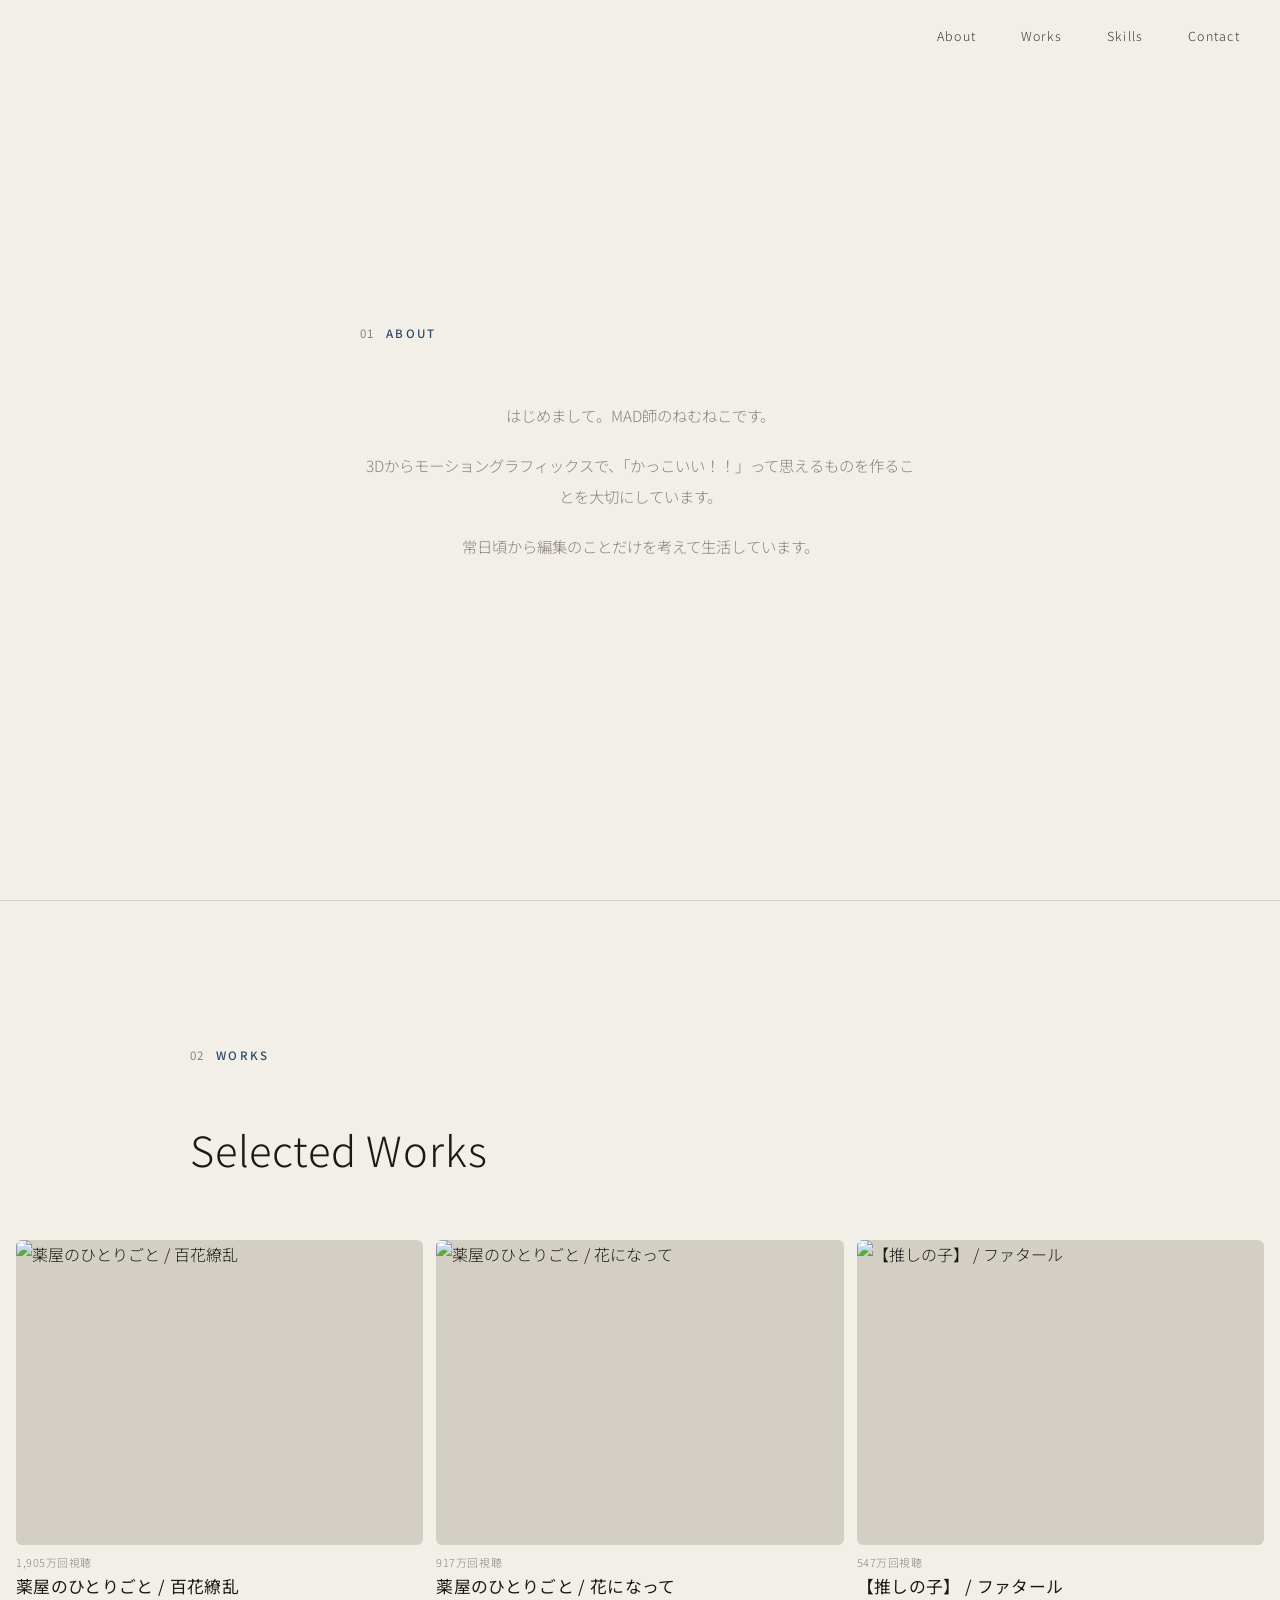
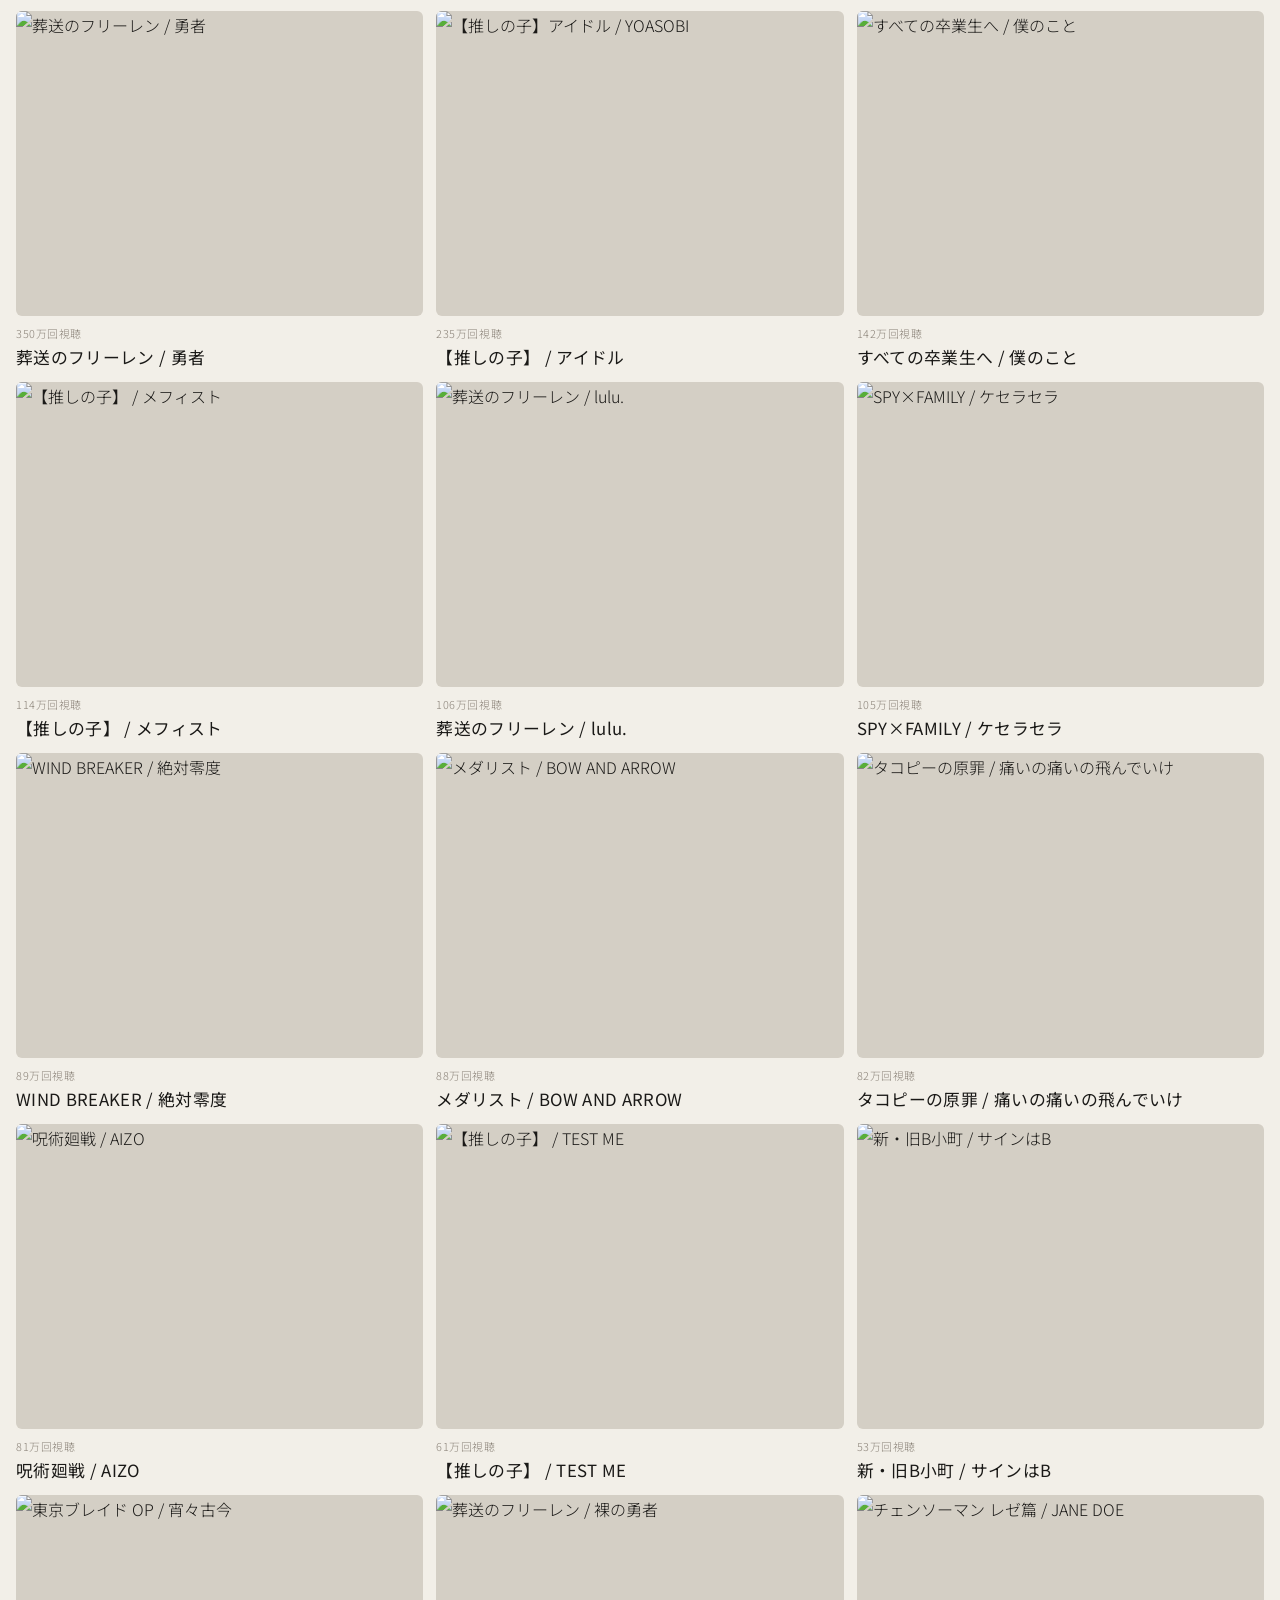
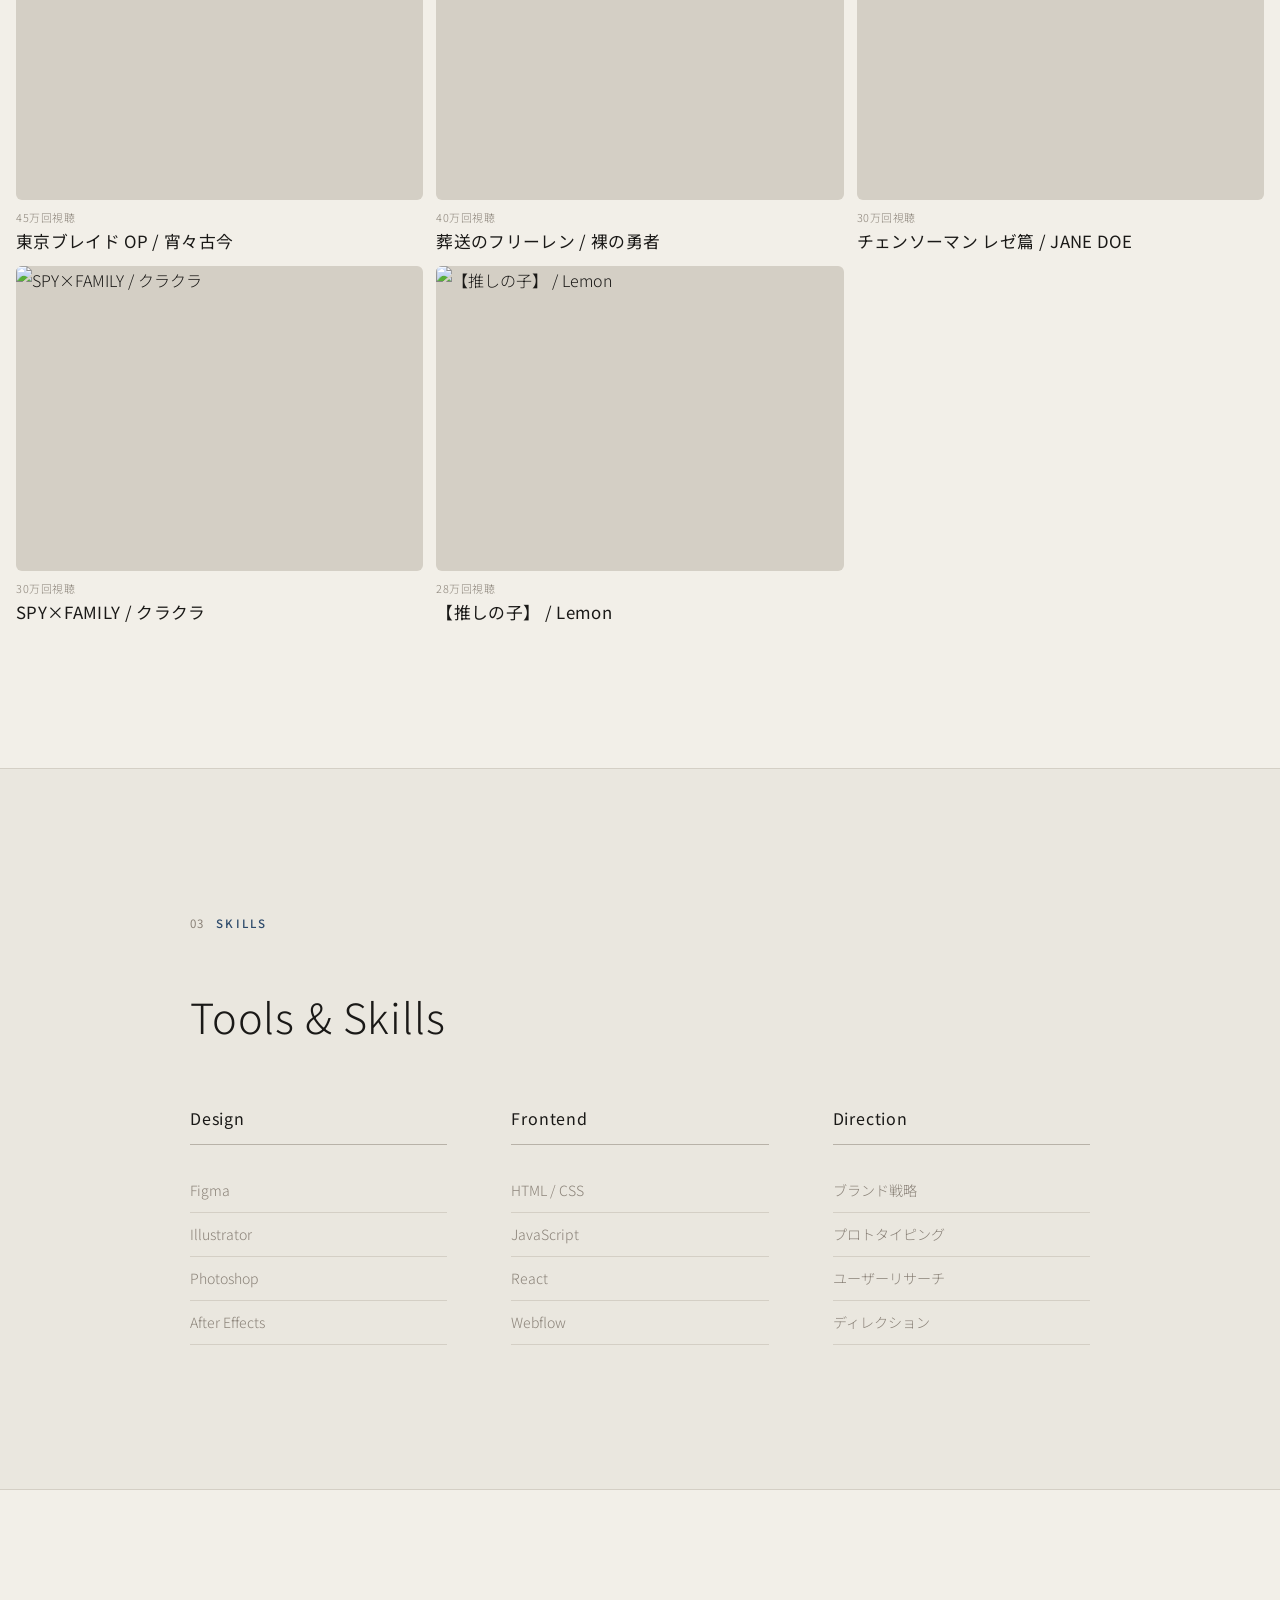
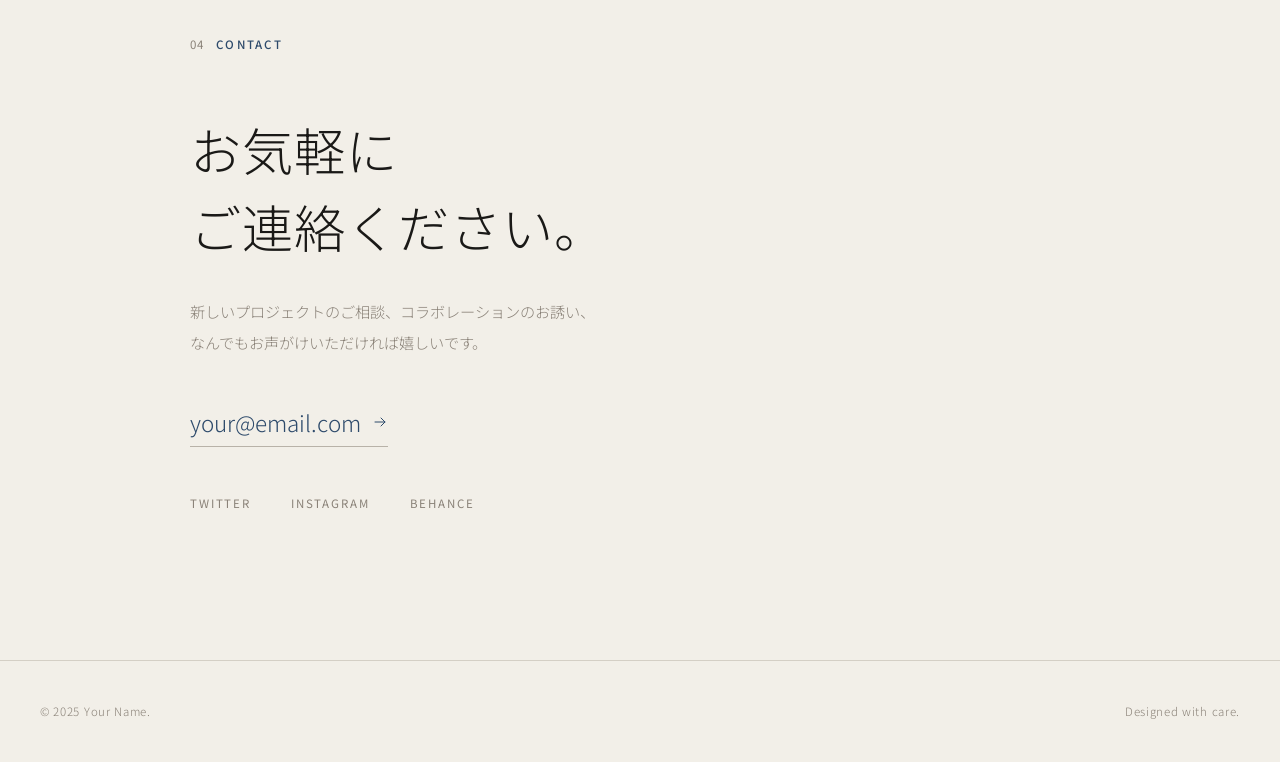
==== nemuneko-portfolio/index.html @ e5e03dbd "Add files via upload" ====
<!DOCTYPE html>
<html lang="ja">
<head>
  <meta charset="UTF-8">
  <meta name="viewport" content="width=device-width, initial-scale=1.0">
  <title>Portfolio — Your Name</title>
  <link rel="preconnect" href="https://fonts.googleapis.com">
  <link rel="preconnect" href="https://fonts.gstatic.com" crossorigin>
  <link href="https://fonts.googleapis.com/css2?family=Noto+Sans+JP:wght@200;300;400;500&display=swap" rel="stylesheet">
  <link rel="stylesheet" href="css/style.css">
</head>
<body>

  <!-- ===== NAVIGATION ===== -->
  <nav class="nav" id="nav">
    <ul class="nav__links">
      <li><a href="#about">About</a></li>
      <li><a href="#works">Works</a></li>
      <li><a href="#skills">Skills</a></li>
      <li><a href="#contact">Contact</a></li>
    </ul>
  </nav>

  <!-- ===== ABOUT ===== -->
  <section class="about section" id="about">
    <div class="container">
      <div class="section__header fade-in">
        <span class="section__num">01</span>
        <span class="section__label">About</span>
      </div>
      <div class="about__body fade-in">
        <p>はじめまして。MAD師のねむねこです。</p>
        <p>3Dからモーショングラフィックスで、「かっこいい！！」って思えるものを作ることを大切にしています。</p>
        <p>常日頃から編集のことだけを考えて生活しています。</p>
      </div>
    </div>
  </section>

  <!-- ===== WORKS ===== -->
  <section class="works section" id="works">
    <div class="container">
      <div class="section__header fade-in">
        <span class="section__num">02</span>
        <span class="section__label">Works</span>
      </div>
      <h2 class="section__title fade-in">Selected Works</h2>
    </div>

      <div class="works__grid">

        <article class="work-card fade-in">
          <a href="https://www.youtube.com/watch?v=mFdV09ieqSs" target="_blank" rel="noopener" class="work-card__link">
            <div class="work-card__thumb">
              <img src="https://i.ytimg.com/vi/mFdV09ieqSs/hqdefault.jpg" alt="薬屋のひとりごと / 百花繚乱" loading="lazy">
            </div>
            <div class="work-card__info">
              <span class="work-card__views">1,905万回視聴</span>
              <h3 class="work-card__title">薬屋のひとりごと / 百花繚乱</h3>
            </div>
          </a>
        </article>

        <article class="work-card fade-in fade-in-delay-1">
          <a href="https://www.youtube.com/watch?v=iuv3nuTpBuE" target="_blank" rel="noopener" class="work-card__link">
            <div class="work-card__thumb">
              <img src="https://i.ytimg.com/vi/iuv3nuTpBuE/hqdefault.jpg" alt="薬屋のひとりごと / 花になって" loading="lazy">
            </div>
            <div class="work-card__info">
              <span class="work-card__views">917万回視聴</span>
              <h3 class="work-card__title">薬屋のひとりごと / 花になって</h3>
            </div>
          </a>
        </article>

        <article class="work-card fade-in fade-in-delay-2">
          <a href="https://www.youtube.com/watch?v=eJ48VJLUY2k" target="_blank" rel="noopener" class="work-card__link">
            <div class="work-card__thumb">
              <img src="https://i.ytimg.com/vi/eJ48VJLUY2k/hqdefault.jpg" alt="【推しの子】 / ファタール" loading="lazy">
            </div>
            <div class="work-card__info">
              <span class="work-card__views">547万回視聴</span>
              <h3 class="work-card__title">【推しの子】 / ファタール</h3>
            </div>
          </a>
        </article>

        <article class="work-card fade-in">
          <a href="https://www.youtube.com/watch?v=JiLMIysz4F0" target="_blank" rel="noopener" class="work-card__link">
            <div class="work-card__thumb">
              <img src="https://i.ytimg.com/vi/JiLMIysz4F0/hqdefault.jpg" alt="葬送のフリーレン / 勇者" loading="lazy">
            </div>
            <div class="work-card__info">
              <span class="work-card__views">350万回視聴</span>
              <h3 class="work-card__title">葬送のフリーレン / 勇者</h3>
            </div>
          </a>
        </article>

        <article class="work-card fade-in fade-in-delay-1">
          <a href="https://www.youtube.com/watch?v=M6b_e8yS8bI" target="_blank" rel="noopener" class="work-card__link">
            <div class="work-card__thumb">
              <img src="https://i.ytimg.com/vi/M6b_e8yS8bI/hqdefault.jpg" alt="【推しの子】アイドル / YOASOBI" loading="lazy">
            </div>
            <div class="work-card__info">
              <span class="work-card__views">235万回視聴</span>
              <h3 class="work-card__title">【推しの子】 / アイドル</h3>
            </div>
          </a>
        </article>

        <article class="work-card fade-in fade-in-delay-2">
          <a href="https://www.youtube.com/watch?v=NkdopyShM0w" target="_blank" rel="noopener" class="work-card__link">
            <div class="work-card__thumb">
              <img src="https://i.ytimg.com/vi/NkdopyShM0w/hqdefault.jpg" alt="すべての卒業生へ / 僕のこと" loading="lazy">
            </div>
            <div class="work-card__info">
              <span class="work-card__views">142万回視聴</span>
              <h3 class="work-card__title">すべての卒業生へ / 僕のこと</h3>
            </div>
          </a>
        </article>

        <article class="work-card fade-in">
          <a href="https://www.youtube.com/watch?v=ethLCIajQIc" target="_blank" rel="noopener" class="work-card__link">
            <div class="work-card__thumb">
              <img src="https://i.ytimg.com/vi/ethLCIajQIc/hqdefault.jpg" alt="【推しの子】 / メフィスト" loading="lazy">
            </div>
            <div class="work-card__info">
              <span class="work-card__views">114万回視聴</span>
              <h3 class="work-card__title">【推しの子】 / メフィスト</h3>
            </div>
          </a>
        </article>

        <article class="work-card fade-in fade-in-delay-1">
          <a href="https://www.youtube.com/watch?v=sAJuN0AIvO8" target="_blank" rel="noopener" class="work-card__link">
            <div class="work-card__thumb">
              <img src="https://i.ytimg.com/vi/sAJuN0AIvO8/hqdefault.jpg" alt="葬送のフリーレン / lulu." loading="lazy">
            </div>
            <div class="work-card__info">
              <span class="work-card__views">106万回視聴</span>
              <h3 class="work-card__title">葬送のフリーレン / lulu.</h3>
            </div>
          </a>
        </article>

        <article class="work-card fade-in fade-in-delay-2">
          <a href="https://www.youtube.com/watch?v=urd53nexiUo" target="_blank" rel="noopener" class="work-card__link">
            <div class="work-card__thumb">
              <img src="https://i.ytimg.com/vi/urd53nexiUo/hqdefault.jpg" alt="SPY×FAMILY / ケセラセラ" loading="lazy">
            </div>
            <div class="work-card__info">
              <span class="work-card__views">105万回視聴</span>
              <h3 class="work-card__title">SPY×FAMILY / ケセラセラ</h3>
            </div>
          </a>
        </article>

        <article class="work-card fade-in">
          <a href="https://www.youtube.com/watch?v=c1I6SqMsBWM" target="_blank" rel="noopener" class="work-card__link">
            <div class="work-card__thumb">
              <img src="https://i.ytimg.com/vi/c1I6SqMsBWM/hqdefault.jpg" alt="WIND BREAKER / 絶対零度" loading="lazy">
            </div>
            <div class="work-card__info">
              <span class="work-card__views">89万回視聴</span>
              <h3 class="work-card__title">WIND BREAKER / 絶対零度</h3>
            </div>
          </a>
        </article>

        <article class="work-card fade-in fade-in-delay-1">
          <a href="https://www.youtube.com/watch?v=gXT914TaBfI" target="_blank" rel="noopener" class="work-card__link">
            <div class="work-card__thumb">
              <img src="https://i.ytimg.com/vi/gXT914TaBfI/hqdefault.jpg" alt="メダリスト / BOW AND ARROW" loading="lazy">
            </div>
            <div class="work-card__info">
              <span class="work-card__views">88万回視聴</span>
              <h3 class="work-card__title">メダリスト / BOW AND ARROW</h3>
            </div>
          </a>
        </article>

        <article class="work-card fade-in fade-in-delay-2">
          <a href="https://www.youtube.com/watch?v=544Mzhu3y6g" target="_blank" rel="noopener" class="work-card__link">
            <div class="work-card__thumb">
              <img src="https://i.ytimg.com/vi/544Mzhu3y6g/hqdefault.jpg" alt="タコピーの原罪 / 痛いの痛いの飛んでいけ" loading="lazy">
            </div>
            <div class="work-card__info">
              <span class="work-card__views">82万回視聴</span>
              <h3 class="work-card__title">タコピーの原罪 / 痛いの痛いの飛んでいけ</h3>
            </div>
          </a>
        </article>

        <article class="work-card fade-in">
          <a href="https://www.youtube.com/watch?v=sYodoPZ9Ets" target="_blank" rel="noopener" class="work-card__link">
            <div class="work-card__thumb">
              <img src="https://i.ytimg.com/vi/sYodoPZ9Ets/hqdefault.jpg" alt="呪術廻戦 / AIZO" loading="lazy">
            </div>
            <div class="work-card__info">
              <span class="work-card__views">81万回視聴</span>
              <h3 class="work-card__title">呪術廻戦 / AIZO</h3>
            </div>
          </a>
        </article>

        <article class="work-card fade-in fade-in-delay-1">
          <a href="https://www.youtube.com/watch?v=28dF0lxfMfA" target="_blank" rel="noopener" class="work-card__link">
            <div class="work-card__thumb">
              <img src="https://i.ytimg.com/vi/28dF0lxfMfA/hqdefault.jpg" alt="【推しの子】 / TEST ME" loading="lazy">
            </div>
            <div class="work-card__info">
              <span class="work-card__views">61万回視聴</span>
              <h3 class="work-card__title">【推しの子】 / TEST ME</h3>
            </div>
          </a>
        </article>

        <article class="work-card fade-in fade-in-delay-2">
          <a href="https://www.youtube.com/watch?v=1dBXK5bLg0o" target="_blank" rel="noopener" class="work-card__link">
            <div class="work-card__thumb">
              <img src="https://i.ytimg.com/vi/1dBXK5bLg0o/hqdefault.jpg" alt="新・旧B小町 / サインはB" loading="lazy">
            </div>
            <div class="work-card__info">
              <span class="work-card__views">53万回視聴</span>
              <h3 class="work-card__title">新・旧B小町 / サインはB</h3>
            </div>
          </a>
        </article>

        <article class="work-card fade-in">
          <a href="https://www.youtube.com/watch?v=alc1rtmARlY" target="_blank" rel="noopener" class="work-card__link">
            <div class="work-card__thumb">
              <img src="https://i.ytimg.com/vi/alc1rtmARlY/hqdefault.jpg" alt="東京ブレイド OP / 宵々古今" loading="lazy">
            </div>
            <div class="work-card__info">
              <span class="work-card__views">45万回視聴</span>
              <h3 class="work-card__title">東京ブレイド OP / 宵々古今</h3>
            </div>
          </a>
        </article>

        <article class="work-card fade-in fade-in-delay-1">
          <a href="https://www.youtube.com/watch?v=yzgqfYH1XO8" target="_blank" rel="noopener" class="work-card__link">
            <div class="work-card__thumb">
              <img src="https://i.ytimg.com/vi/yzgqfYH1XO8/hqdefault.jpg" alt="葬送のフリーレン / 裸の勇者" loading="lazy">
            </div>
            <div class="work-card__info">
              <span class="work-card__views">40万回視聴</span>
              <h3 class="work-card__title">葬送のフリーレン / 裸の勇者</h3>
            </div>
          </a>
        </article>

        <article class="work-card fade-in fade-in-delay-2">
          <a href="https://www.youtube.com/watch?v=5J6dGi-rZkc" target="_blank" rel="noopener" class="work-card__link">
            <div class="work-card__thumb">
              <img src="https://i.ytimg.com/vi/5J6dGi-rZkc/hqdefault.jpg" alt="チェンソーマン レゼ篇 / JANE DOE" loading="lazy">
            </div>
            <div class="work-card__info">
              <span class="work-card__views">30万回視聴</span>
              <h3 class="work-card__title">チェンソーマン レゼ篇 / JANE DOE</h3>
            </div>
          </a>
        </article>

        <article class="work-card fade-in">
          <a href="https://www.youtube.com/watch?v=RwEE7r2T5rg" target="_blank" rel="noopener" class="work-card__link">
            <div class="work-card__thumb">
              <img src="https://i.ytimg.com/vi/RwEE7r2T5rg/hqdefault.jpg" alt="SPY×FAMILY / クラクラ" loading="lazy">
            </div>
            <div class="work-card__info">
              <span class="work-card__views">30万回視聴</span>
              <h3 class="work-card__title">SPY×FAMILY / クラクラ</h3>
            </div>
          </a>
        </article>

        <article class="work-card fade-in fade-in-delay-1">
          <a href="https://www.youtube.com/watch?v=gPLr43ypD7c" target="_blank" rel="noopener" class="work-card__link">
            <div class="work-card__thumb">
              <img src="https://i.ytimg.com/vi/gPLr43ypD7c/hqdefault.jpg" alt="【推しの子】 / Lemon" loading="lazy">
            </div>
            <div class="work-card__info">
              <span class="work-card__views">28万回視聴</span>
              <h3 class="work-card__title">【推しの子】 / Lemon</h3>
            </div>
          </a>
        </article>

      </div>
  </section>

  <!-- ===== SKILLS ===== -->
  <section class="skills section" id="skills">
    <div class="container">
      <div class="section__header fade-in">
        <span class="section__num">03</span>
        <span class="section__label">Skills</span>
      </div>
      <h2 class="section__title fade-in">Tools &amp; Skills</h2>
      <div class="skills__grid">

        <div class="skill-group fade-in">
          <h4 class="skill-group__title">Design</h4>
          <ul class="skill-group__list">
            <li>Figma</li>
            <li>Illustrator</li>
            <li>Photoshop</li>
            <li>After Effects</li>
          </ul>
        </div>

        <div class="skill-group fade-in fade-in-delay-1">
          <h4 class="skill-group__title">Frontend</h4>
          <ul class="skill-group__list">
            <li>HTML / CSS</li>
            <li>JavaScript</li>
            <li>React</li>
            <li>Webflow</li>
          </ul>
        </div>

        <div class="skill-group fade-in fade-in-delay-2">
          <h4 class="skill-group__title">Direction</h4>
          <ul class="skill-group__list">
            <li>ブランド戦略</li>
            <li>プロトタイピング</li>
            <li>ユーザーリサーチ</li>
            <li>ディレクション</li>
          </ul>
        </div>

      </div>
    </div>
  </section>

  <!-- ===== CONTACT ===== -->
  <section class="contact section" id="contact">
    <div class="container">
      <div class="section__header fade-in">
        <span class="section__num">04</span>
        <span class="section__label">Contact</span>
      </div>
      <div class="contact__inner">
        <h2 class="contact__title fade-in">お気軽に<br>ご連絡ください。</h2>
        <p class="contact__text fade-in">新しいプロジェクトのご相談、コラボレーションのお誘い、<br>なんでもお声がけいただければ嬉しいです。</p>
        <a href="mailto:your@email.com" class="contact__cta fade-in">
          <span>your@email.com</span>
          <svg width="16" height="16" viewBox="0 0 16 16" fill="none" aria-hidden="true">
            <path d="M3 8h10M9 4l4 4-4 4" stroke="currentColor" stroke-width="1" stroke-linecap="round" stroke-linejoin="round"/>
          </svg>
        </a>
        <ul class="contact__social fade-in fade-in-delay-1">
          <li><a href="#" target="_blank" rel="noopener">Twitter</a></li>
          <li><a href="#" target="_blank" rel="noopener">Instagram</a></li>
          <li><a href="#" target="_blank" rel="noopener">Behance</a></li>
        </ul>
      </div>
    </div>
  </section>

  <!-- ===== FOOTER ===== -->
  <footer class="footer">
    <p>© 2025 Your Name.</p>
    <p>Designed with care.</p>
  </footer>

  <script src="js/main.js"></script>
</body>
</html>
---- nemuneko-portfolio/css/style.css ----
/* ============================================================
   PORTFOLIO — 和紙と墨 (Washi & Sumi)
   ============================================================ */

/* ===== VARIABLES ===== */
:root {
  --bg:          #F2EFE8;
  --bg-alt:      #EAE7DF;
  --text:        #1A1917;
  --text-mid:    #3D3830;
  --text-muted:  #8A8278;
  --accent:      #2D4A6B;
  --accent-mid:  #4A6E96;
  --border:      #D4CFC5;
  --border-dark: #B8B2A8;
  --card:        #FAFAF7;
  --nav-h:       68px;

  --serif: 'Noto Sans JP', 'Hiragino Kaku Gothic ProN', -apple-system, sans-serif;
  --sans:  'Noto Sans JP', 'Hiragino Kaku Gothic ProN', -apple-system, sans-serif;

  --ease:     cubic-bezier(0.4, 0, 0.2, 1);
  --ease-out: cubic-bezier(0, 0, 0.2, 1);
  --dur:      0.55s;
}

/* ===== RESET ===== */
*, *::before, *::after { margin: 0; padding: 0; box-sizing: border-box; }
html { scroll-behavior: smooth; }
body {
  background: var(--bg);
  color: var(--text);
  font-family: var(--sans);
  font-weight: 300;
  line-height: 1.8;
  -webkit-font-smoothing: antialiased;
  overflow-x: hidden;
}
h1, h2, h3, h4 { font-family: var(--serif); line-height: 1.3; }
a { color: inherit; text-decoration: none; }
ul, ol { list-style: none; }
img { display: block; max-width: 100%; }
button { cursor: pointer; background: none; border: none; }


/* ===== UTILITIES ===== */
.container {
  max-width: 980px;
  margin: 0 auto;
  padding: 0 2.5rem;
}

.section {
  padding: 9rem 0;
  border-top: 1px solid var(--border);
}

.section:first-of-type {
  min-height: 100vh;
  display: flex;
  flex-direction: column;
  justify-content: center;
  padding-top: calc(var(--nav-h) + 4rem);
  padding-bottom: 8rem;
  border-top: none;
}

.section__header {
  display: flex;
  align-items: baseline;
  gap: 0.8rem;
  margin-bottom: 3.5rem;
}

.section__num {
  font-family: var(--sans);
  font-size: 0.72rem;
  font-weight: 400;
  color: var(--text-muted);
  letter-spacing: 0.05em;
}

.section__label {
  font-family: var(--sans);
  font-size: 0.72rem;
  font-weight: 500;
  letter-spacing: 0.2em;
  text-transform: uppercase;
  color: var(--accent);
}

.section__title {
  font-size: clamp(1.8rem, 3.5vw, 2.6rem);
  font-weight: 300;
  margin-bottom: 4rem;
  letter-spacing: 0.02em;
}


/* ===== NAVIGATION ===== */
.nav {
  position: fixed;
  inset: 0 0 auto 0;
  z-index: 201;
  height: var(--nav-h);
  display: flex;
  align-items: center;
  justify-content: space-between;
  padding: 0 2.5rem;
  transition: background var(--dur) var(--ease),
              border-bottom var(--dur) var(--ease);
}

.nav.scrolled {
  background: rgba(242, 239, 232, 0.94);
  backdrop-filter: blur(14px);
  -webkit-backdrop-filter: blur(14px);
  border-bottom: 1px solid var(--border);
}

.nav__links {
  display: flex;
  gap: 2.8rem;
  margin-left: auto;
}

.nav__links a {
  font-size: 0.78rem;
  font-weight: 300;
  letter-spacing: 0.1em;
  color: var(--text-mid);
  position: relative;
  padding-bottom: 2px;
  transition: color 0.3s ease;
}

.nav__links a::after {
  content: '';
  position: absolute;
  bottom: 0; left: 0;
  width: 0; height: 1px;
  background: var(--accent);
  transition: width 0.35s var(--ease-out);
}

.nav__links a:hover { color: var(--accent); }
.nav__links a:hover::after { width: 100%; }





/* ===== ABOUT ===== */
.about__body {
  text-align: center;
  max-width: 560px;
  margin: 0 auto;
}

.about__body p {
  font-size: 0.96rem;
  color: var(--text-muted);
  line-height: 2;
  margin-bottom: 1.2rem;
}


/* ===== WORKS ===== */
.works__grid {
  display: grid;
  grid-template-columns: repeat(3, 1fr);
  gap: 0.8rem;
  padding: 0 1rem;
}

.work-card__link {
  display: block;
}

.work-card__thumb {
  aspect-ratio: 4 / 3;
  position: relative;
  overflow: hidden;
  margin-bottom: 0.5rem;
  border-radius: 6px;
  background: var(--border);
}

.work-card__thumb img {
  width: 100%;
  height: 100%;
  object-fit: cover;
  display: block;
  transition: transform 0.5s var(--ease);
}

.work-card__link:hover .work-card__thumb img {
  transform: scale(1.04);
}

.work-card__thumb::after {
  content: '';
  position: absolute;
  inset: 0;
  background: rgba(26, 25, 23, 0);
  transition: background 0.4s var(--ease);
  pointer-events: none;
}

.work-card__link:hover .work-card__thumb::after {
  background: rgba(26, 25, 23, 0.25);
}

.work-card__info {
  display: flex;
  flex-direction: column;
  gap: 0.2rem;
}

.work-card__views {
  font-size: 0.68rem;
  font-weight: 300;
  color: var(--text-muted);
  letter-spacing: 0.05em;
}

.work-card__title {
  font-family: var(--serif);
  font-size: 1.05rem;
  font-weight: 400;
  letter-spacing: 0.02em;
  transition: color 0.3s ease;
}

.work-card__link:hover .work-card__title { color: var(--accent); }

.work-card__cat {
  font-size: 0.68rem;
  font-weight: 400;
  letter-spacing: 0.14em;
  text-transform: uppercase;
  color: var(--text-muted);
}


/* ===== SKILLS ===== */
.skills {
  background: var(--bg-alt);
}

.skills__grid {
  display: grid;
  grid-template-columns: repeat(3, 1fr);
  gap: 4rem;
}

.skill-group__title {
  font-family: var(--serif);
  font-size: 1rem;
  font-weight: 400;
  letter-spacing: 0.05em;
  padding-bottom: 1rem;
  margin-bottom: 1.5rem;
  border-bottom: 1px solid var(--border-dark);
}

.skill-group__list li {
  font-size: 0.88rem;
  font-weight: 300;
  color: var(--text-muted);
  padding: 0.55rem 0;
  border-bottom: 1px solid var(--border);
  transition: color 0.25s ease, padding-left 0.25s ease;
}

.skill-group__list li:hover {
  color: var(--text);
  padding-left: 0.4rem;
}


/* ===== CONTACT ===== */
.contact__inner {
  max-width: 600px;
}

.contact__title {
  font-size: clamp(2.2rem, 4.5vw, 3.2rem);
  font-weight: 300;
  line-height: 1.5;
  margin-bottom: 2rem;
  letter-spacing: 0.02em;
}

.contact__text {
  font-size: 0.95rem;
  color: var(--text-muted);
  line-height: 2;
  margin-bottom: 2.8rem;
}

.contact__cta {
  display: inline-flex;
  align-items: center;
  gap: 0.7rem;
  font-family: var(--serif);
  font-size: clamp(1.1rem, 2.2vw, 1.4rem);
  font-weight: 300;
  color: var(--accent);
  padding-bottom: 4px;
  border-bottom: 1px solid var(--border-dark);
  transition: gap 0.3s var(--ease), border-color 0.3s ease;
}

.contact__cta:hover {
  gap: 1.2rem;
  border-color: var(--accent);
}

.contact__social {
  display: flex;
  gap: 2.5rem;
  margin-top: 2.5rem;
}

.contact__social a {
  font-size: 0.72rem;
  font-weight: 400;
  letter-spacing: 0.16em;
  text-transform: uppercase;
  color: var(--text-muted);
  position: relative;
  padding-bottom: 2px;
  transition: color 0.3s ease;
}

.contact__social a::after {
  content: '';
  position: absolute;
  bottom: 0; left: 0;
  width: 0; height: 1px;
  background: var(--accent);
  transition: width 0.3s var(--ease-out);
}

.contact__social a:hover { color: var(--accent); }
.contact__social a:hover::after { width: 100%; }


/* ===== FOOTER ===== */
.footer {
  padding: 2.5rem;
  display: flex;
  justify-content: space-between;
  align-items: center;
  border-top: 1px solid var(--border);
  font-size: 0.72rem;
  font-weight: 300;
  color: var(--text-muted);
  letter-spacing: 0.06em;
}


/* ===== SCROLL FADE ANIMATION ===== */
.fade-in {
  opacity: 0;
  transform: translateY(28px);
  transition: opacity 0.8s var(--ease), transform 0.8s var(--ease);
}

.fade-in.visible {
  opacity: 1;
  transform: translateY(0);
}

.fade-in-delay-1 { transition-delay: 0.1s; }
.fade-in-delay-2 { transition-delay: 0.2s; }
.fade-in-delay-3 { transition-delay: 0.3s; }


/* ===== RESPONSIVE ===== */
@media (max-width: 860px) {
  .about__inner {
    grid-template-columns: 1fr;
    gap: 3rem;
  }

  .about__photo { aspect-ratio: 16 / 7; }

  .works__grid { grid-template-columns: repeat(2, 1fr); gap: 0.5rem; }

  .skills__grid { grid-template-columns: 1fr 1fr; }
}

@media (max-width: 600px) {
  .section { padding: 5.5rem 0; }

  .container { padding: 0 1.5rem; }

  .nav {
    padding: 0 1.5rem;
  }

  .nav__links {
    gap: 1.8rem;
  }

  .works__grid { grid-template-columns: 1fr; gap: 0.5rem; }

  .skills__grid { grid-template-columns: 1fr; }

  .footer { flex-direction: column; gap: 0.5rem; text-align: center; }
}
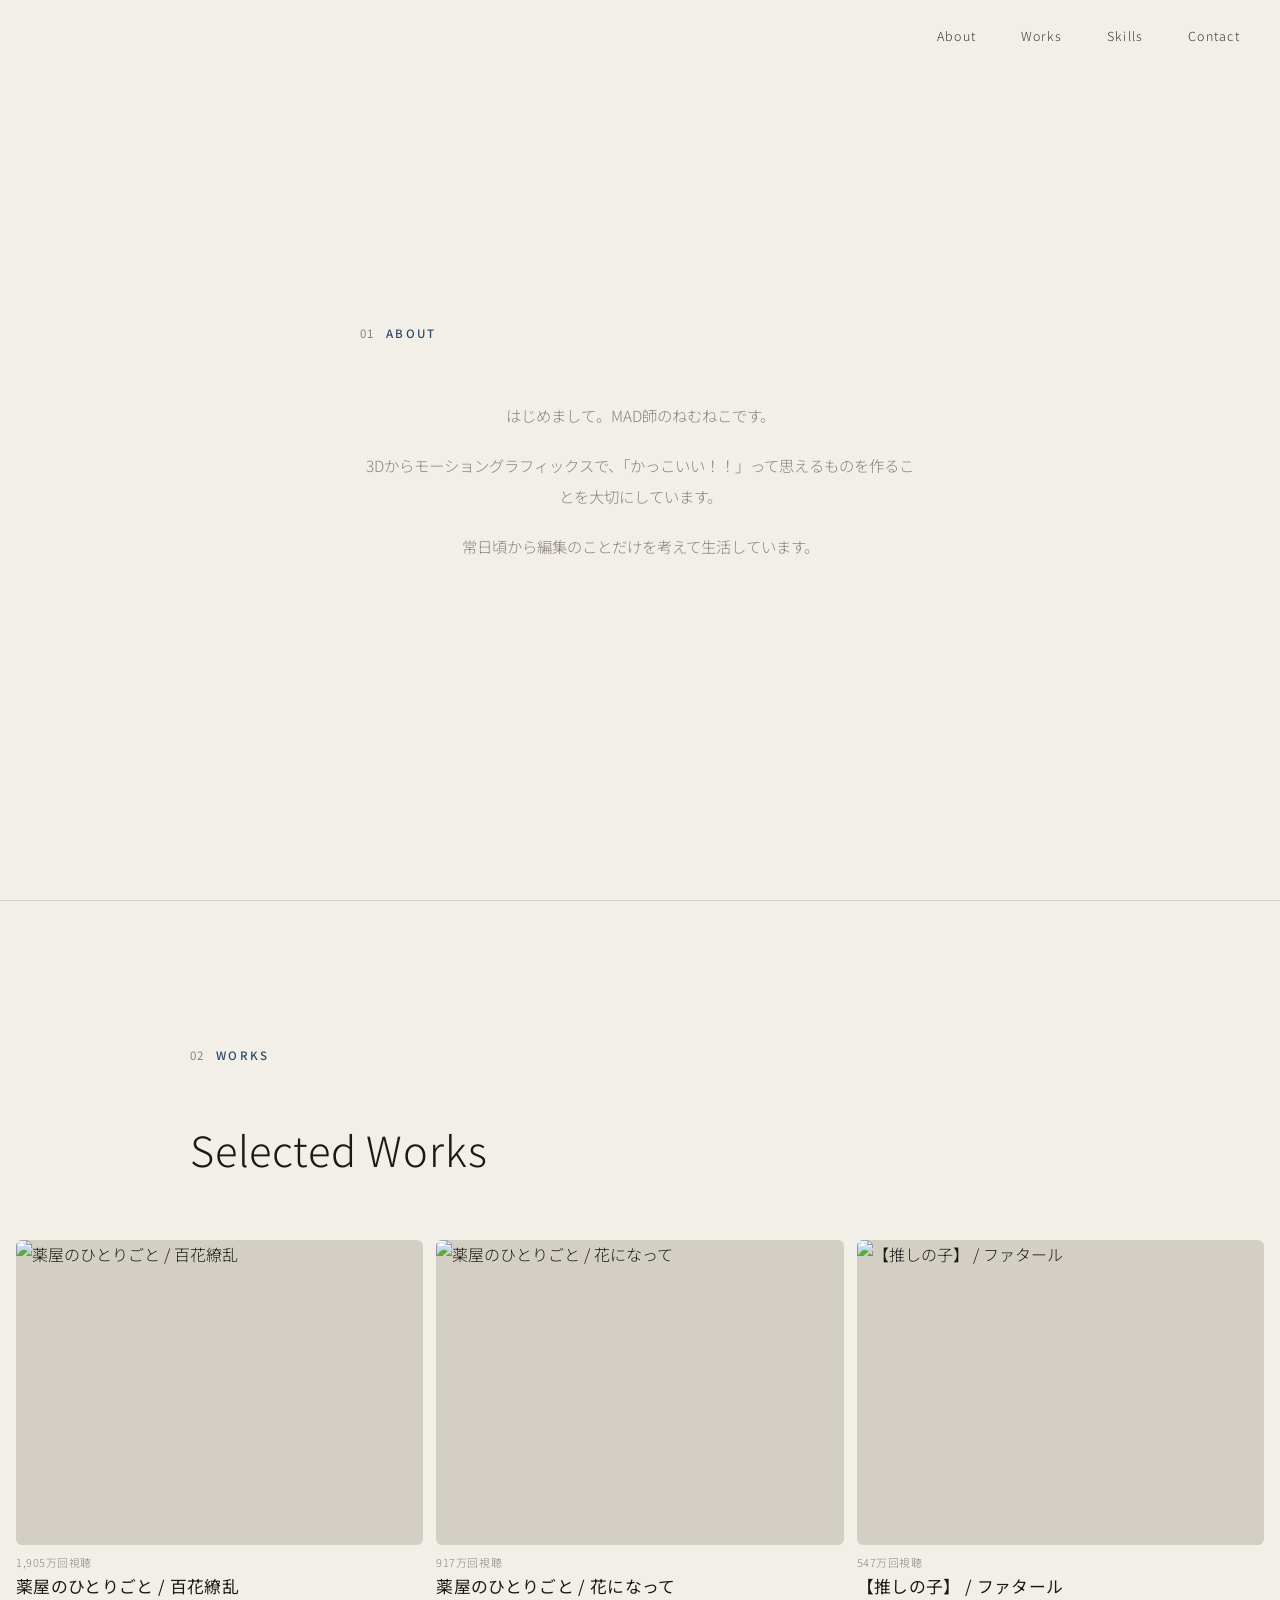
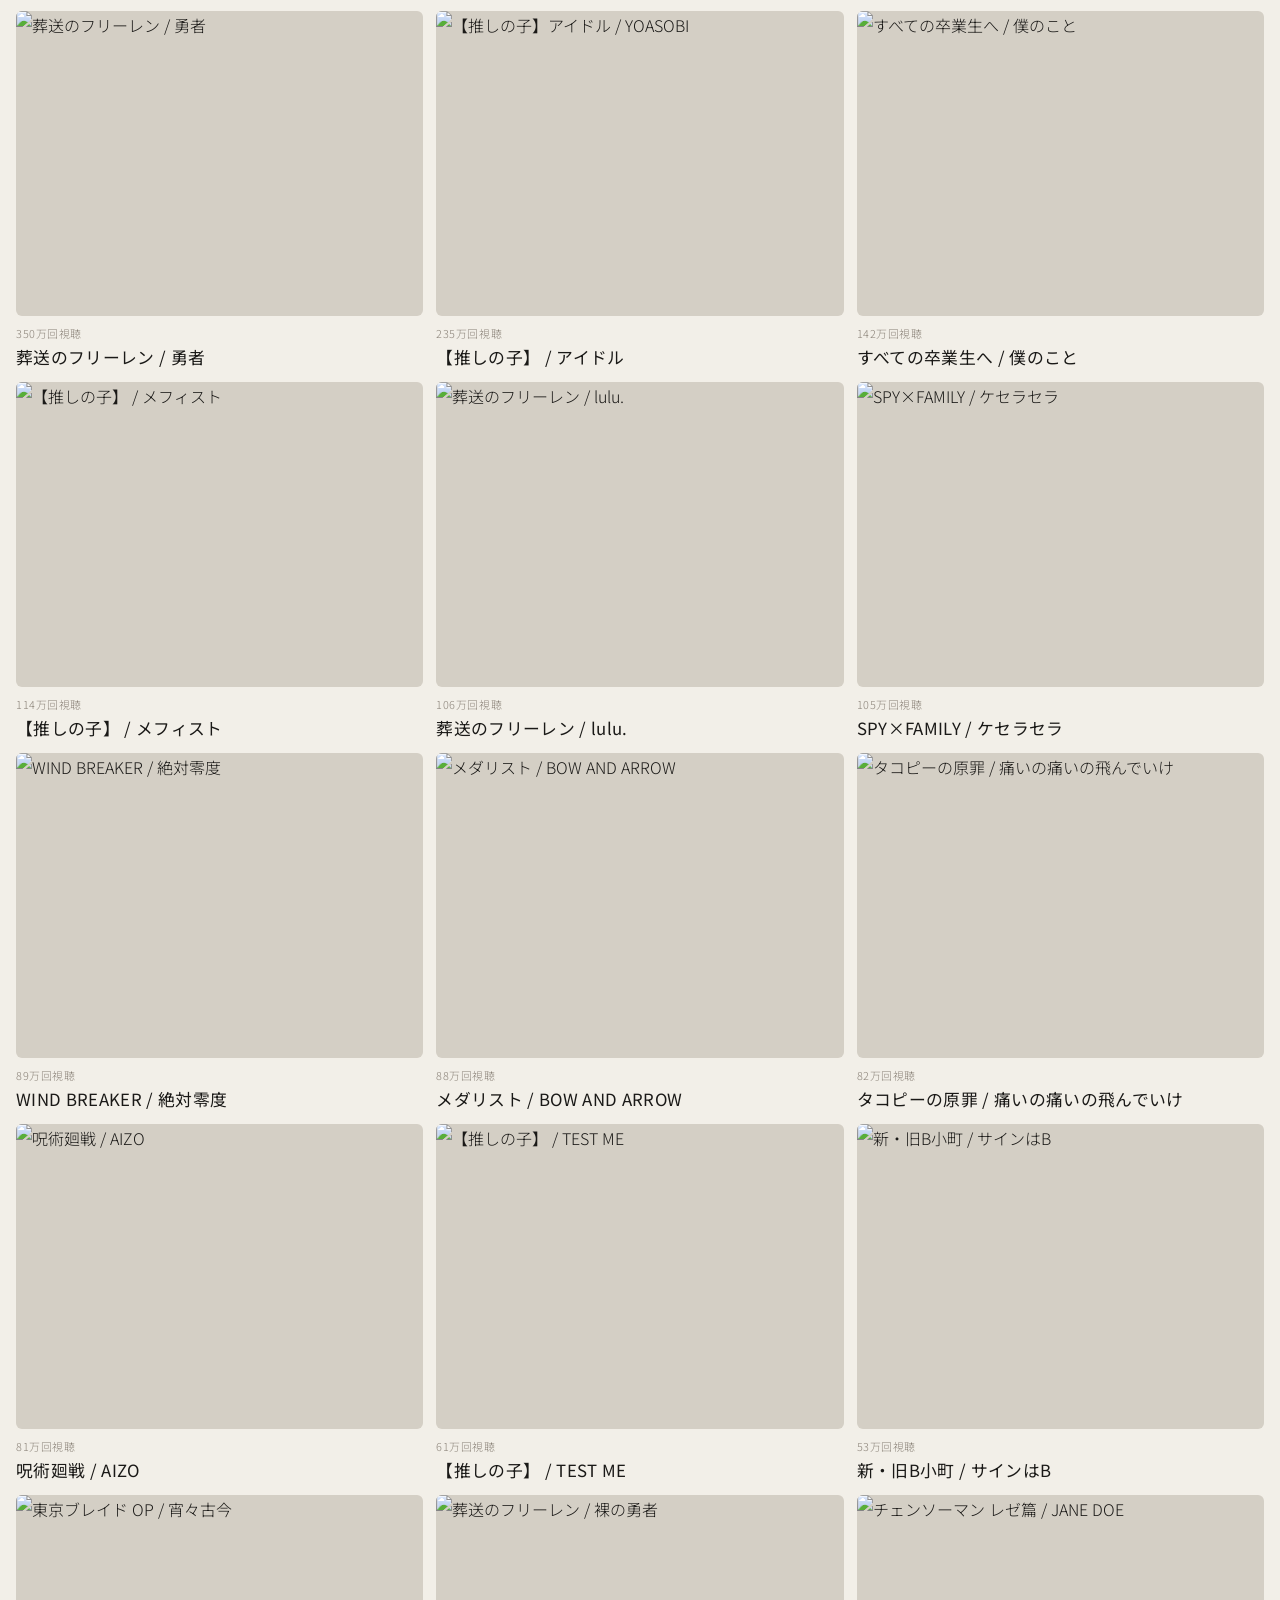
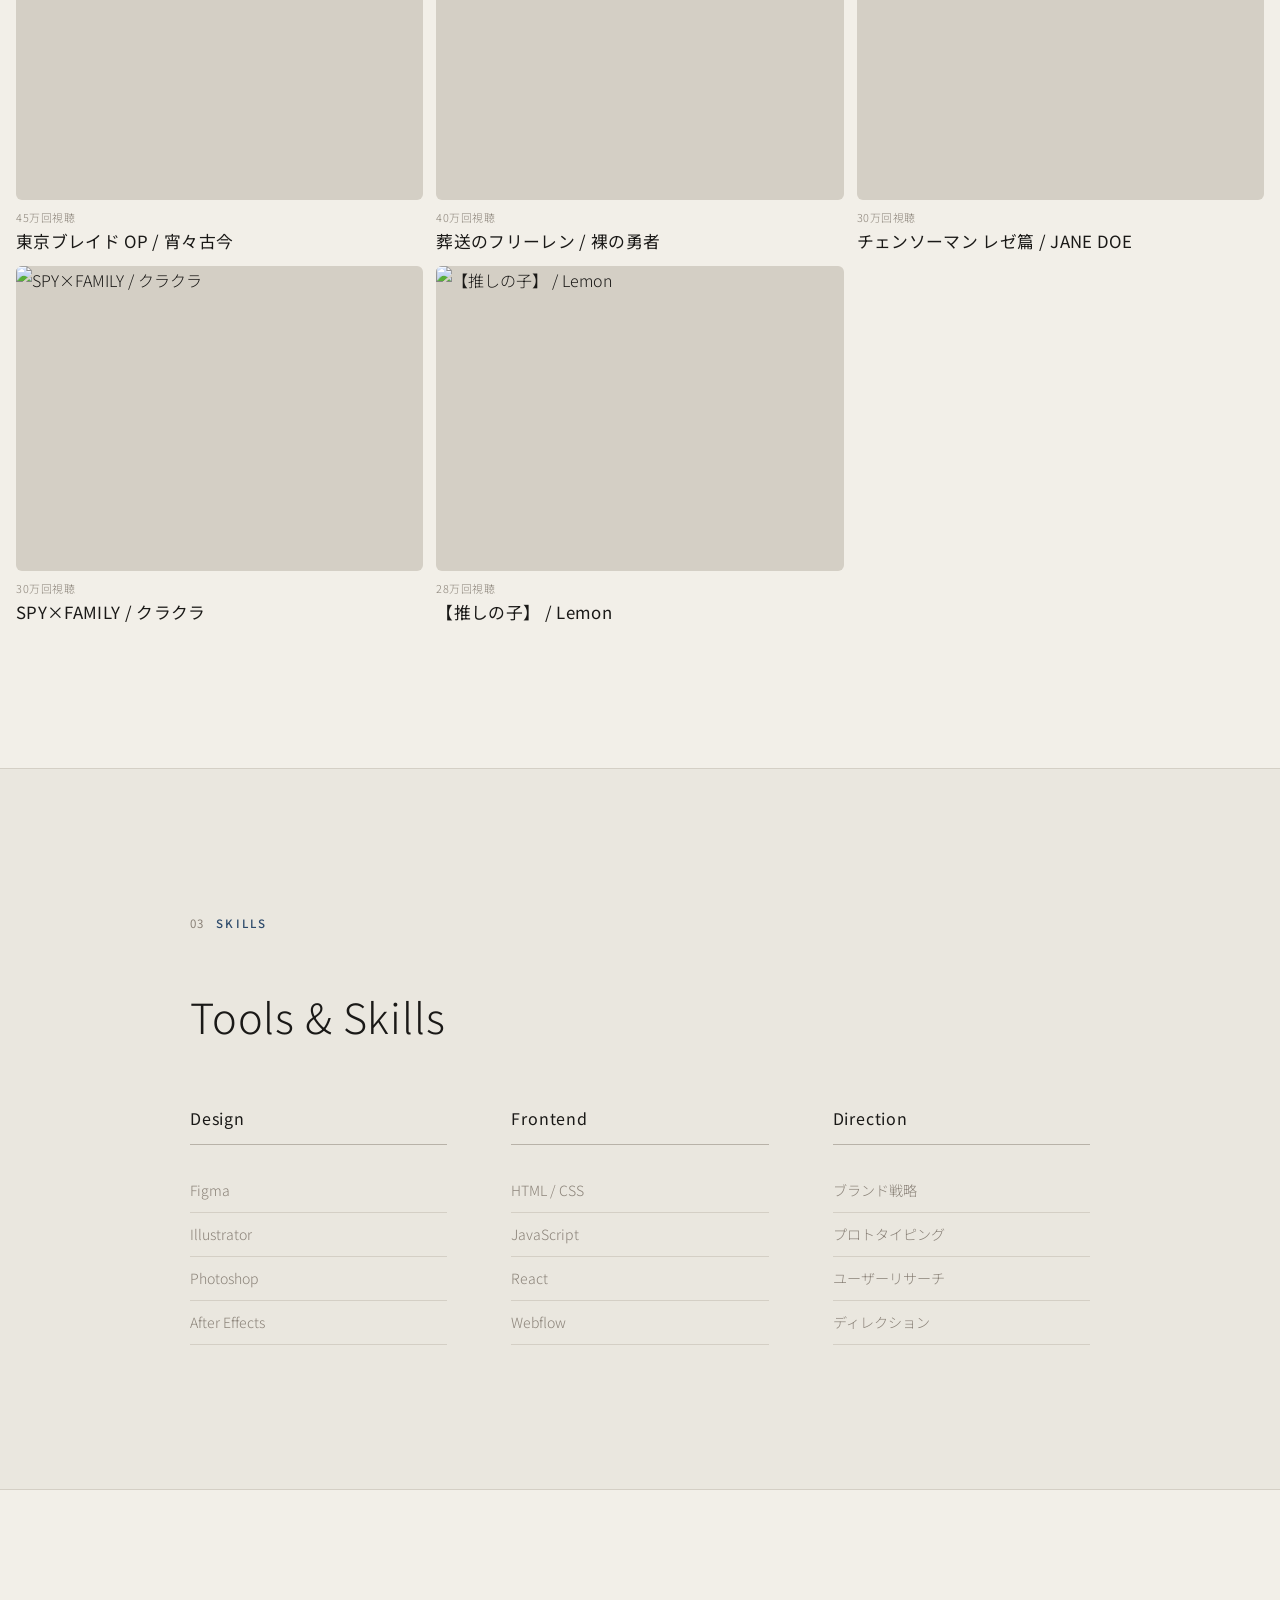
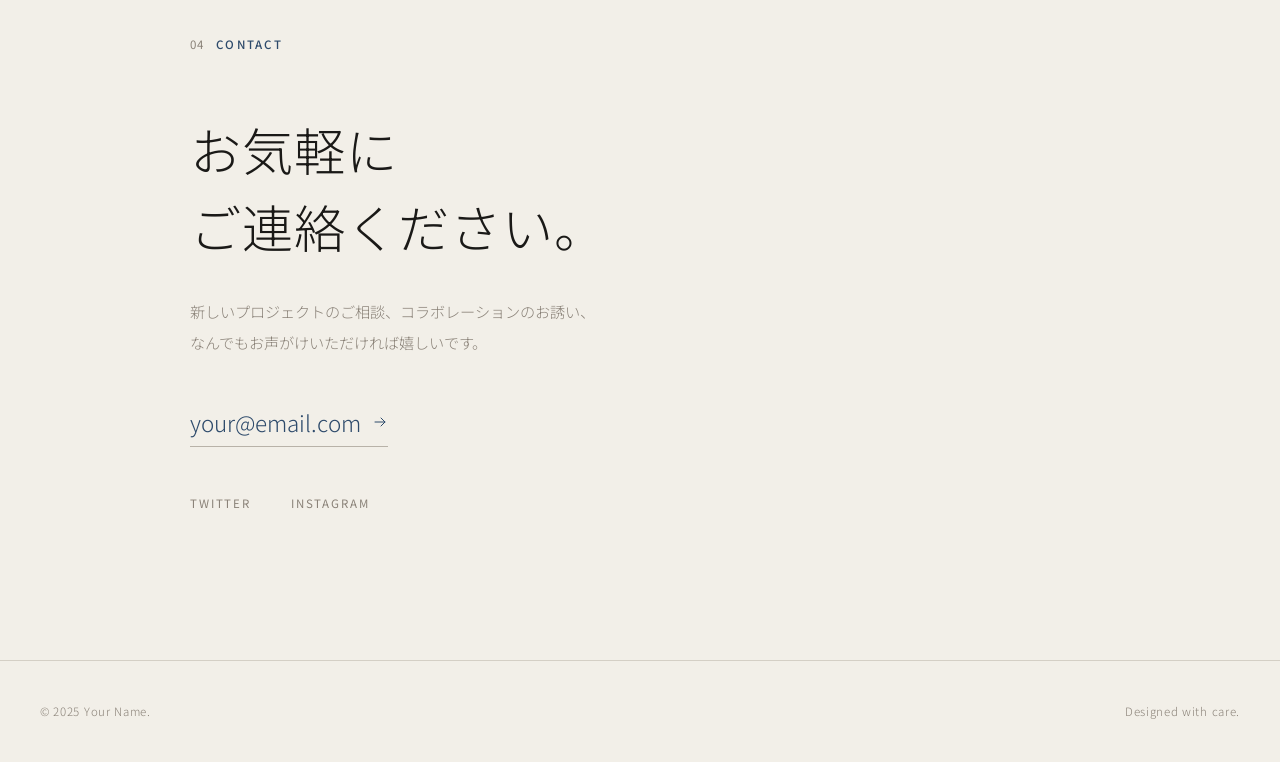
==== commit bee24e5d: "Add files via upload" ====
--- a/nemuneko-portfolio/index.html
+++ b/nemuneko-portfolio/index.html
@@ -352,9 +352,8 @@
           </svg>
         </a>
         <ul class="contact__social fade-in fade-in-delay-1">
-          <li><a href="#" target="_blank" rel="noopener">Twitter</a></li>
-          <li><a href="#" target="_blank" rel="noopener">Instagram</a></li>
-          <li><a href="#" target="_blank" rel="noopener">Behance</a></li>
+          <li><a href="https://x.com/Nemuneko087" target="_blank" rel="noopener">Twitter</a></li>
+          <li><a href="https://www.instagram.com/nemuneko087/?locale=ja_JP" target="_blank" rel="noopener">Instagram</a></li>
         </ul>
       </div>
     </div>
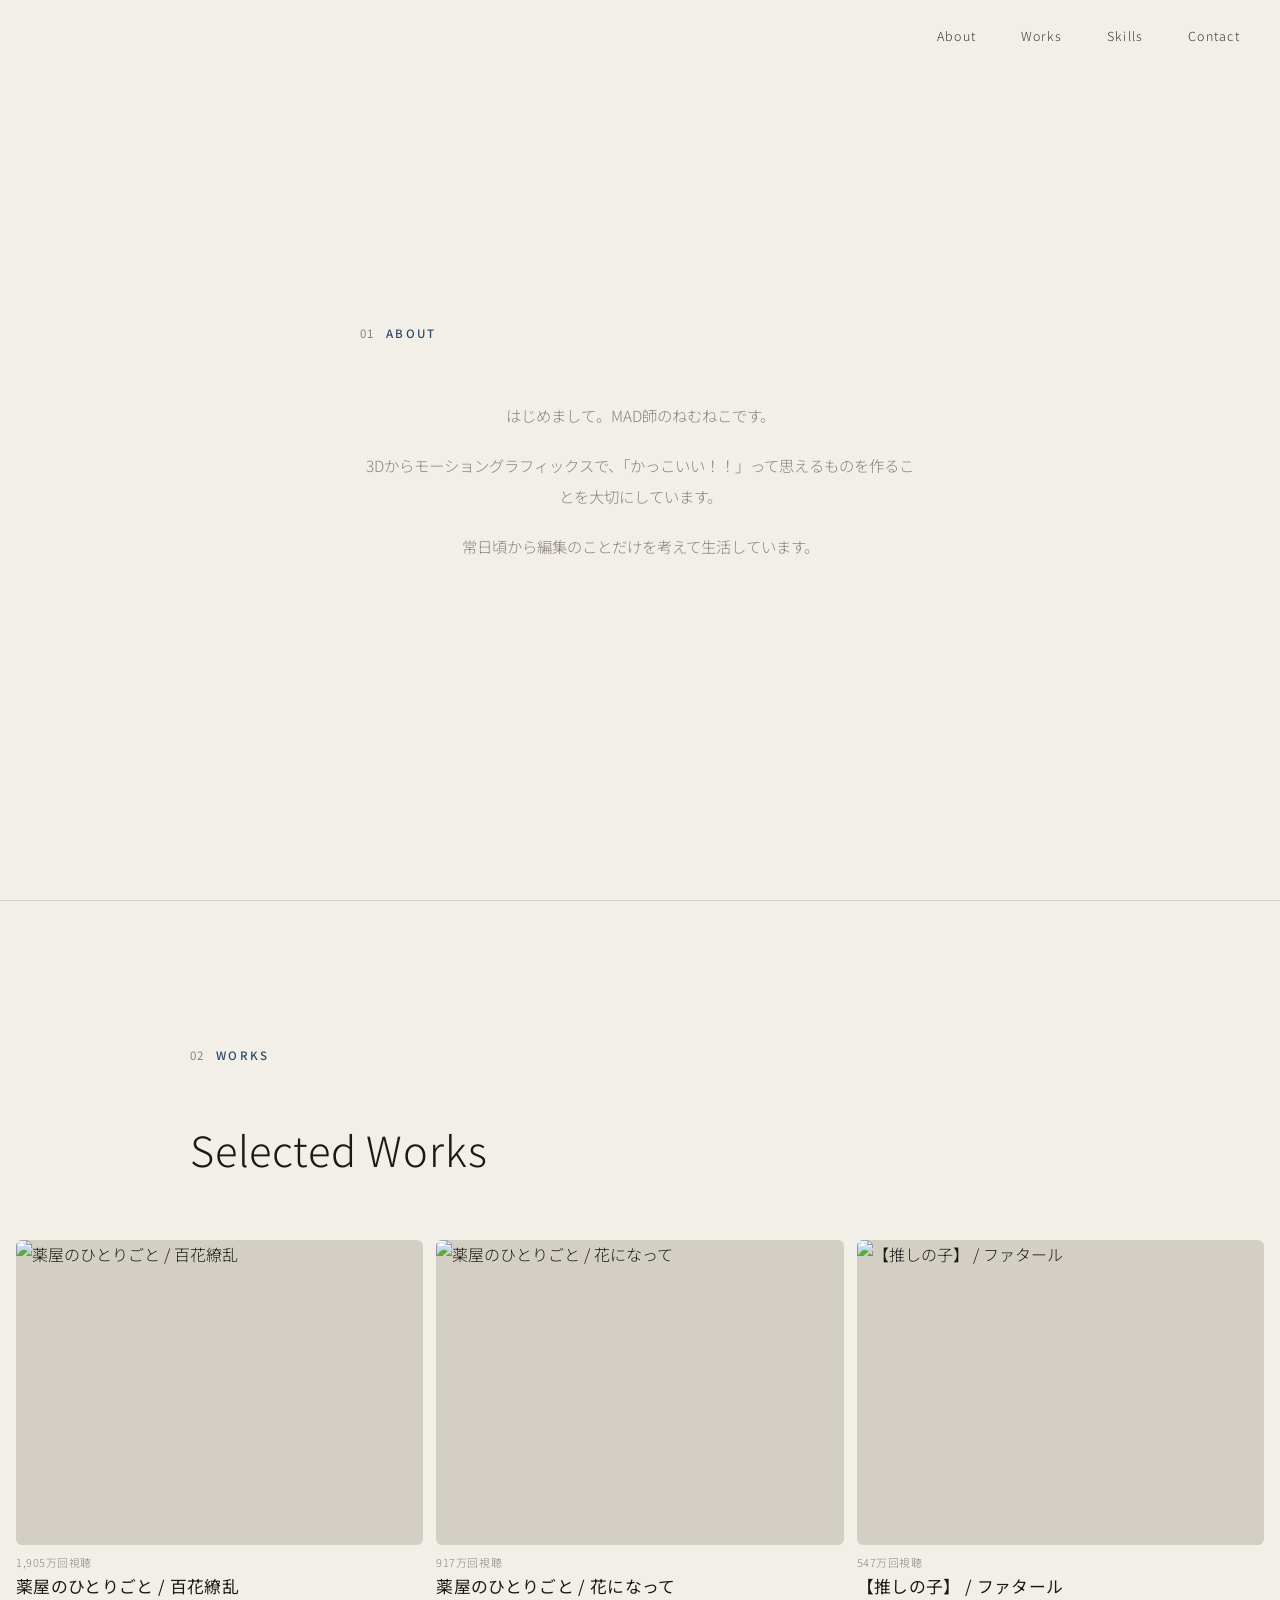
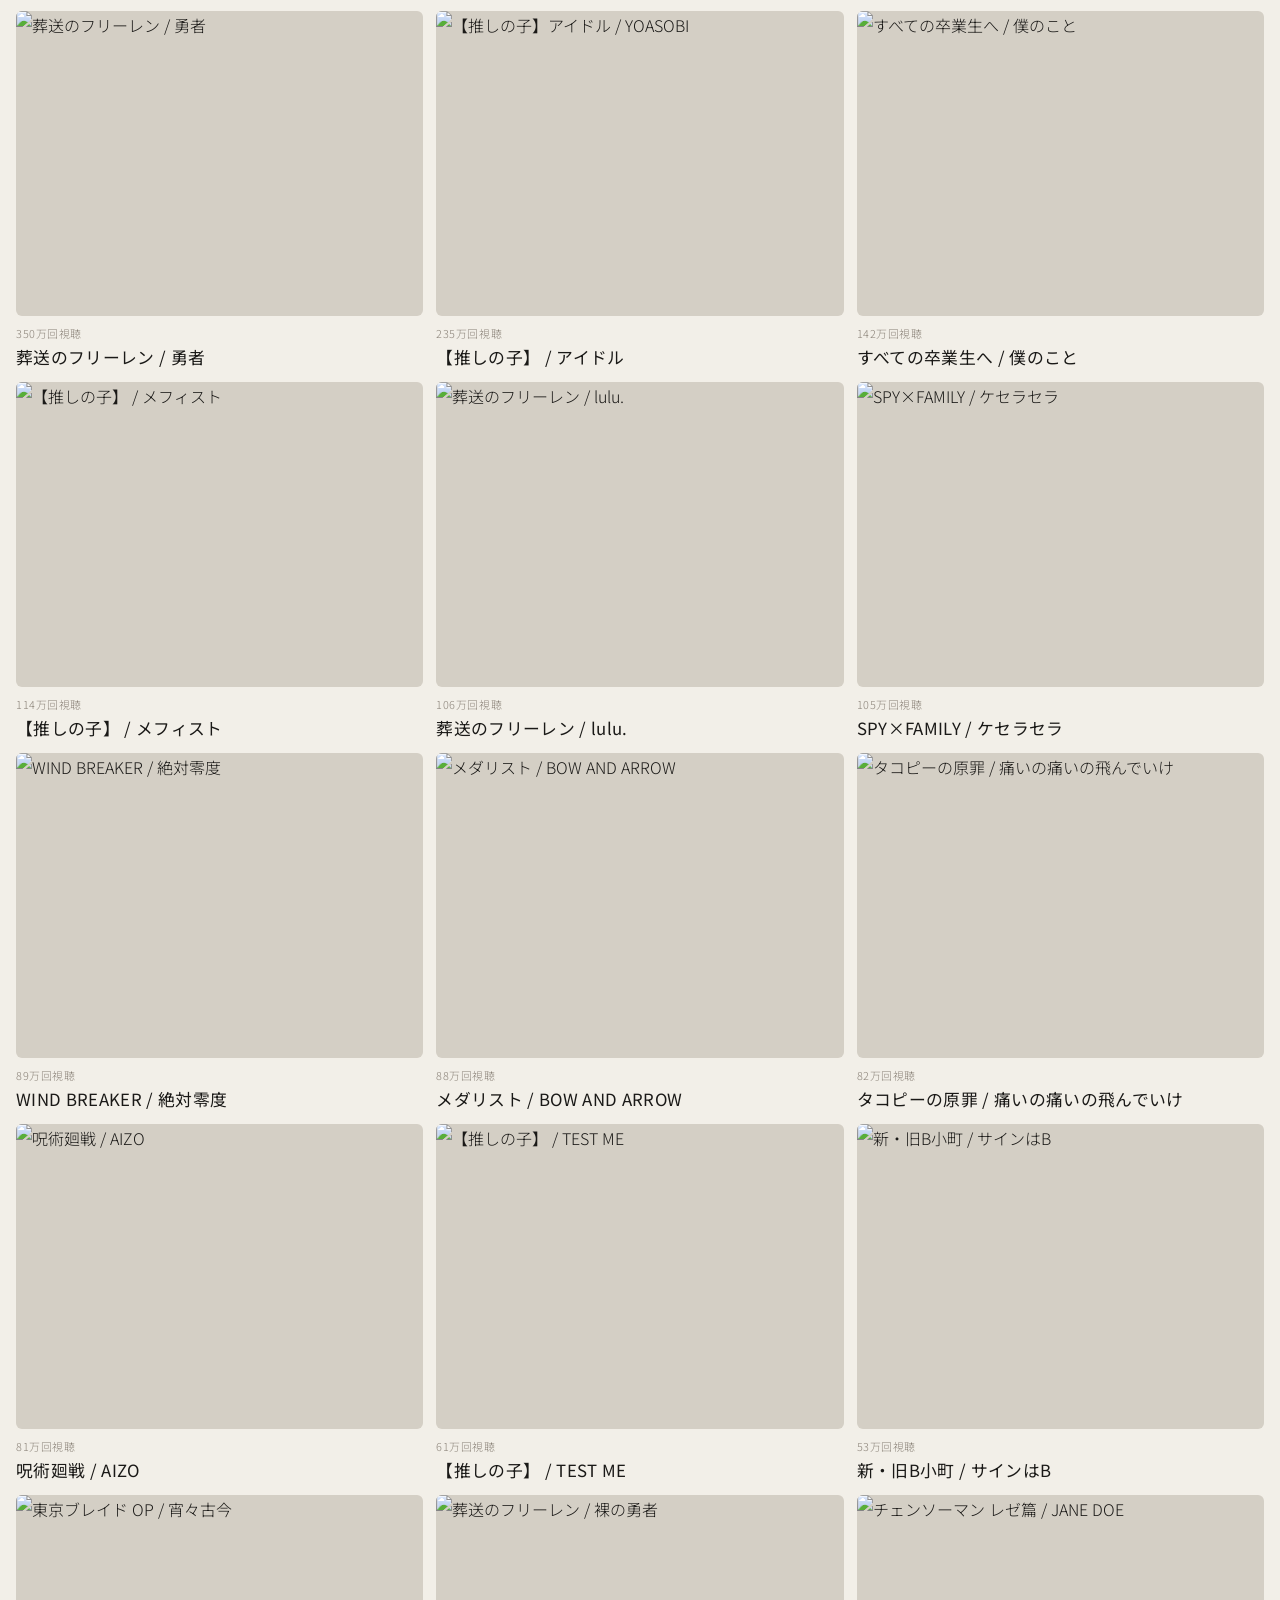
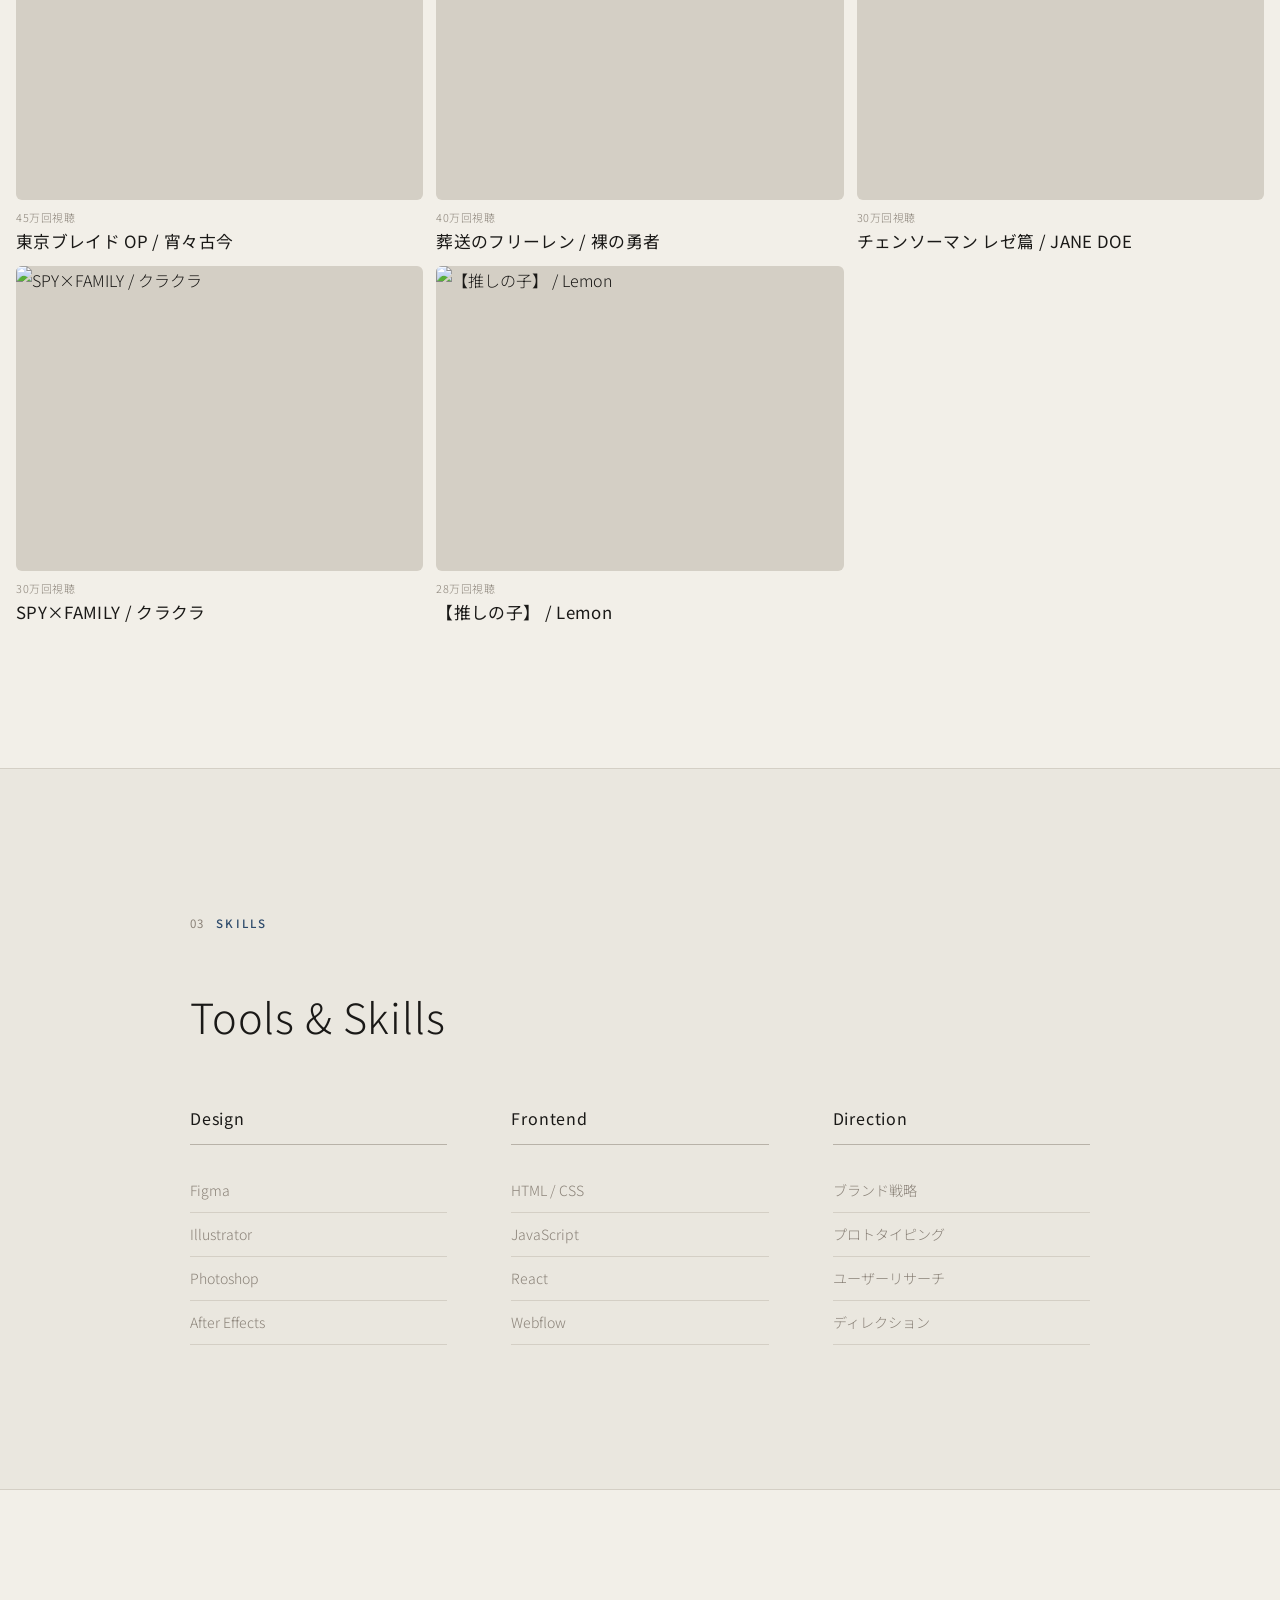
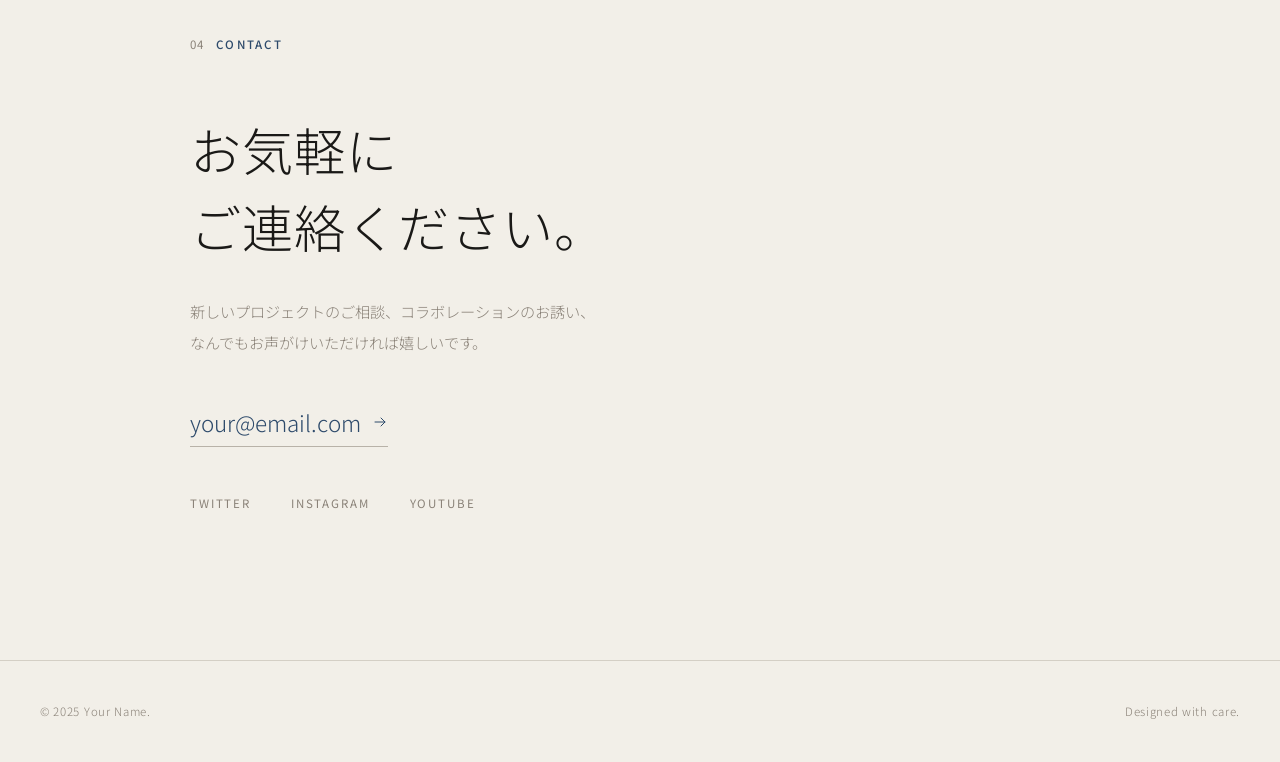
==== commit 11bd9b89: "Add files via upload" ====
--- a/nemuneko-portfolio/index.html
+++ b/nemuneko-portfolio/index.html
@@ -354,6 +354,7 @@
         <ul class="contact__social fade-in fade-in-delay-1">
           <li><a href="https://x.com/Nemuneko087" target="_blank" rel="noopener">Twitter</a></li>
           <li><a href="https://www.instagram.com/nemuneko087/?locale=ja_JP" target="_blank" rel="noopener">Instagram</a></li>
+          <li><a href="https://www.youtube.com/@nemuneko-mad7572" target="_blank" rel="noopener">YouTube</a></li>
         </ul>
       </div>
     </div>
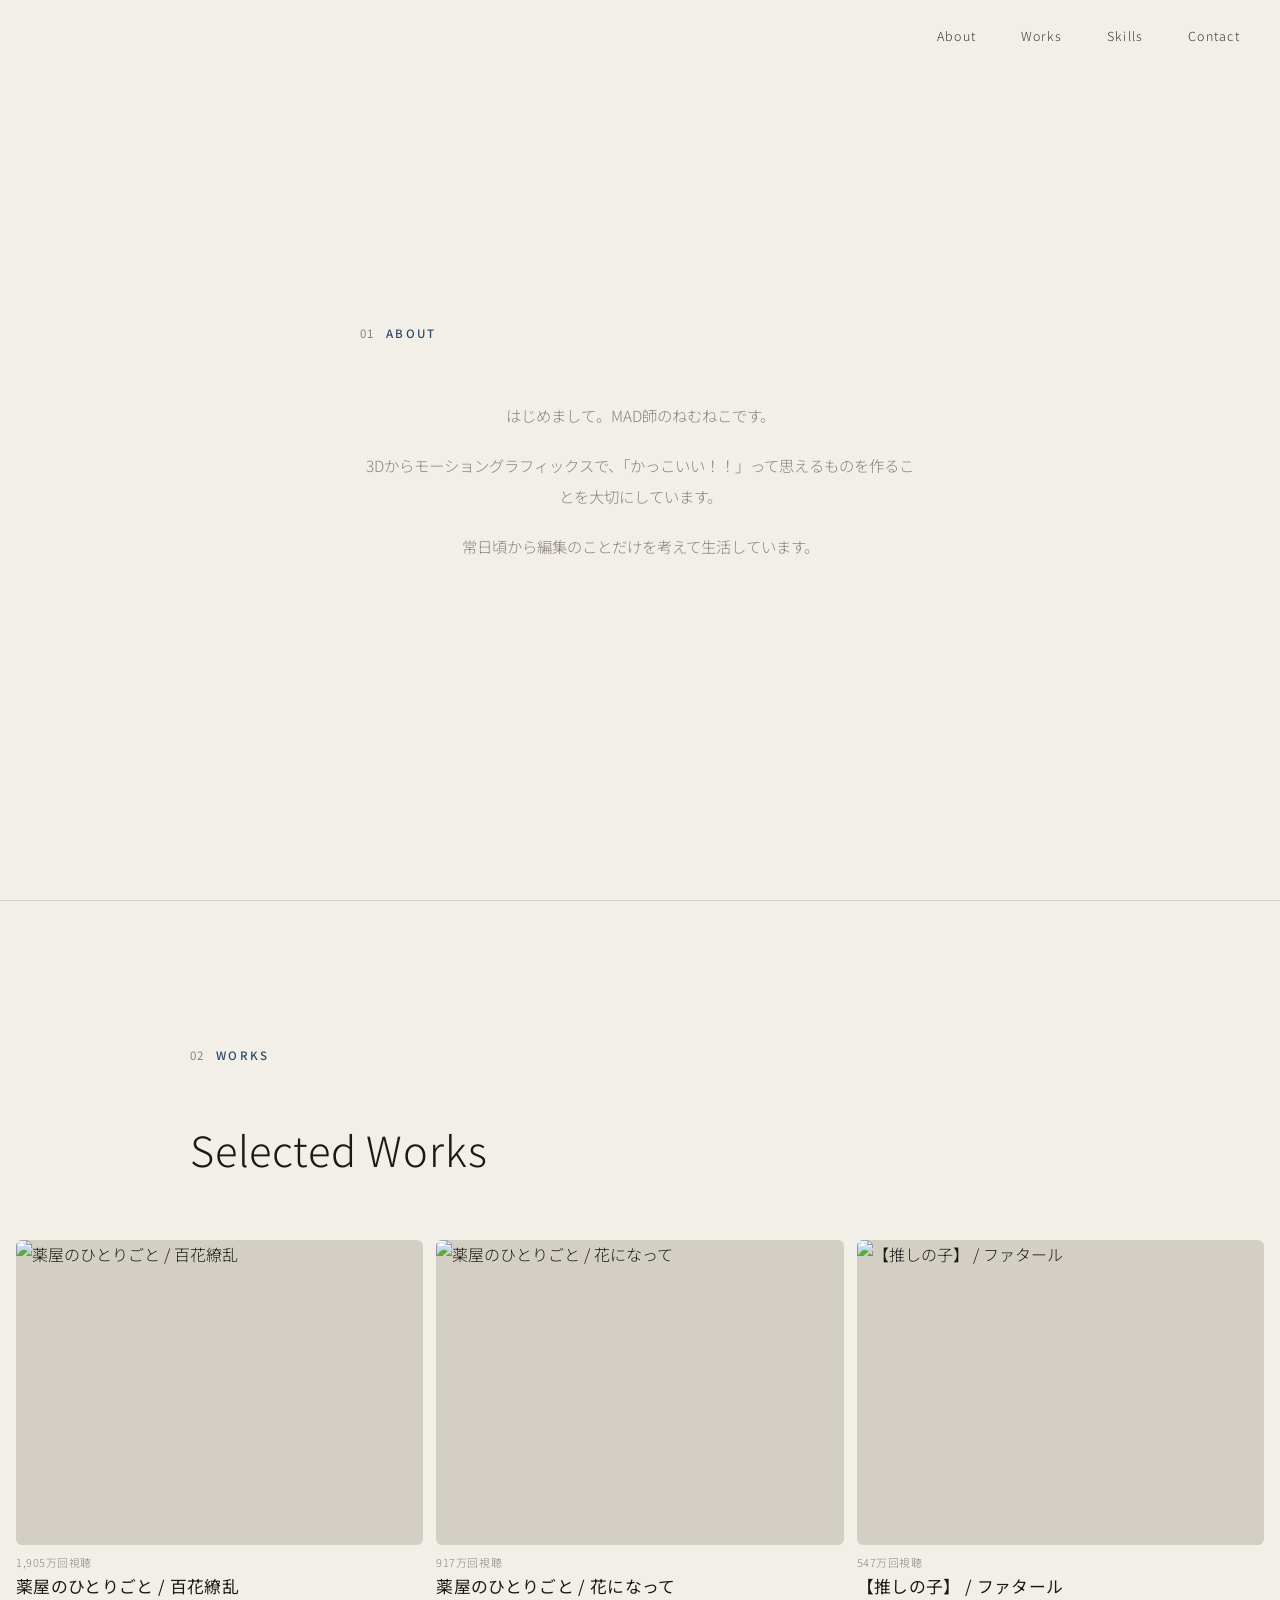
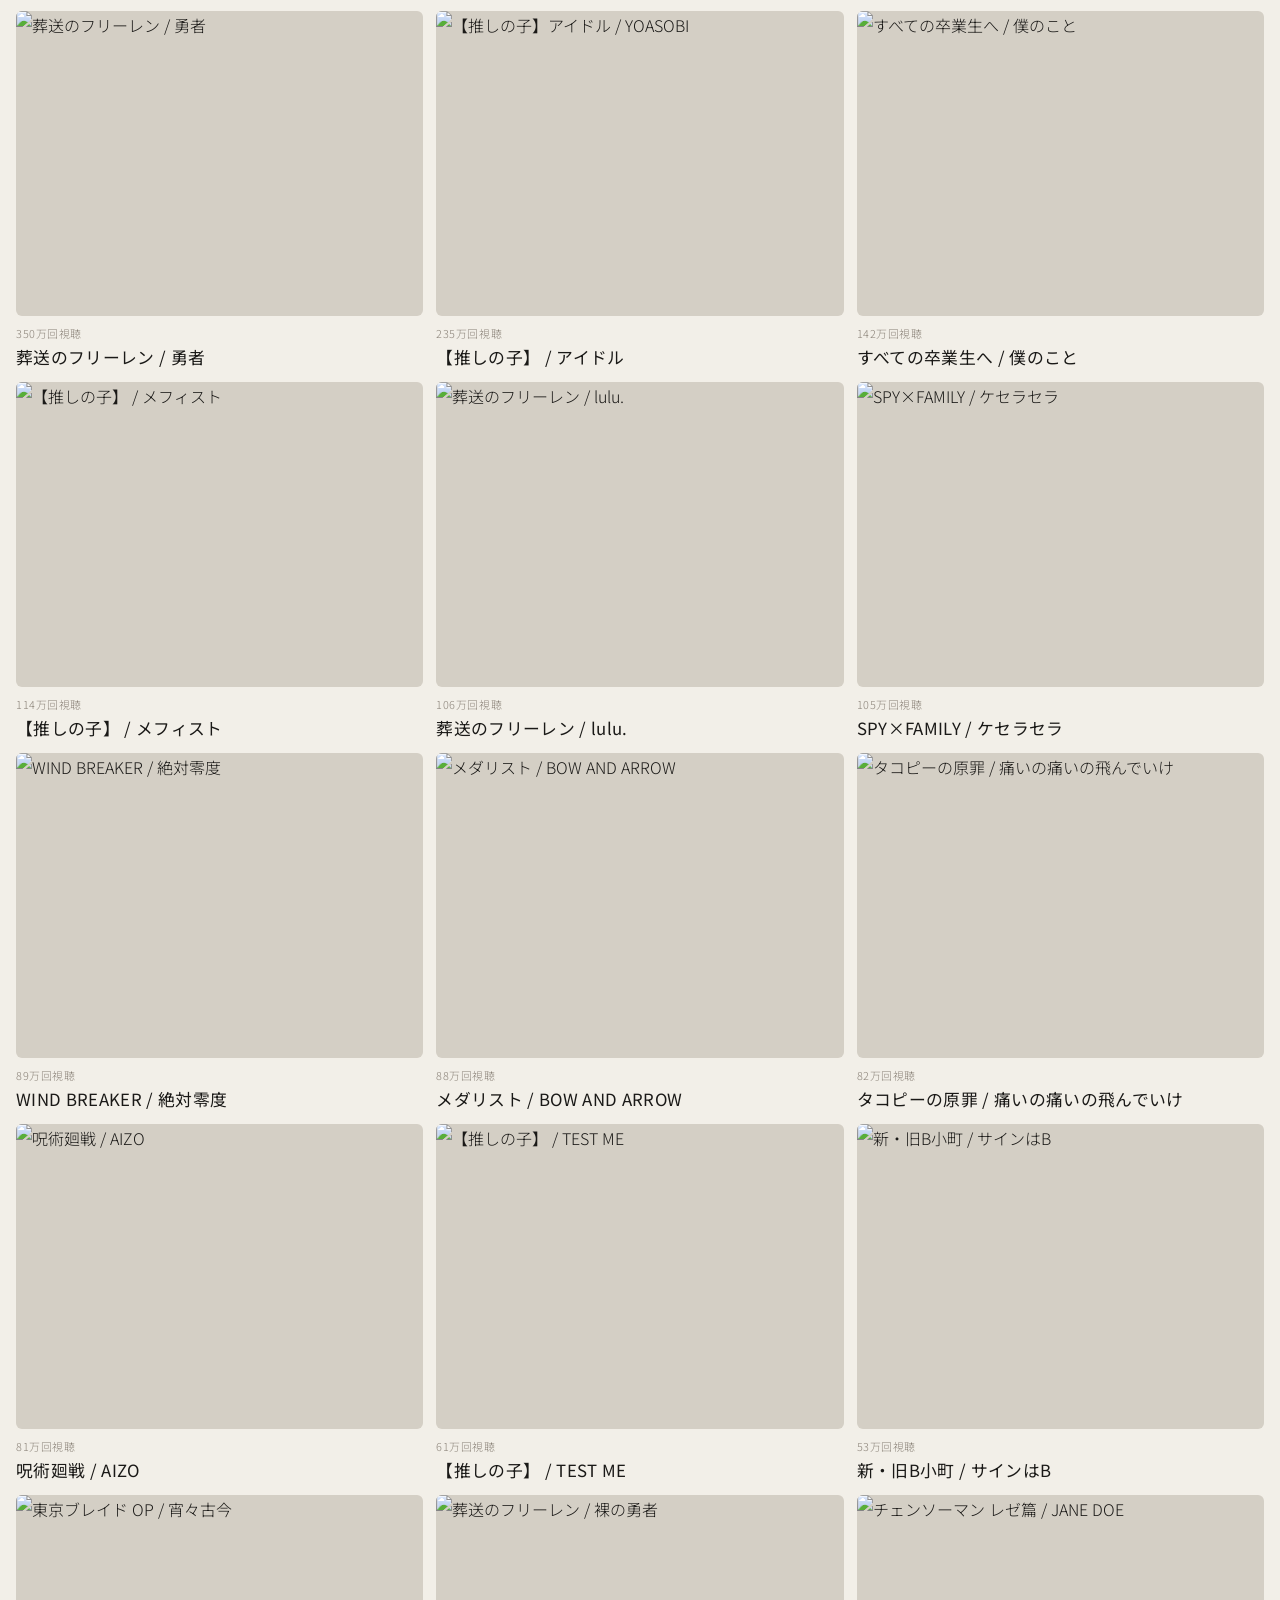
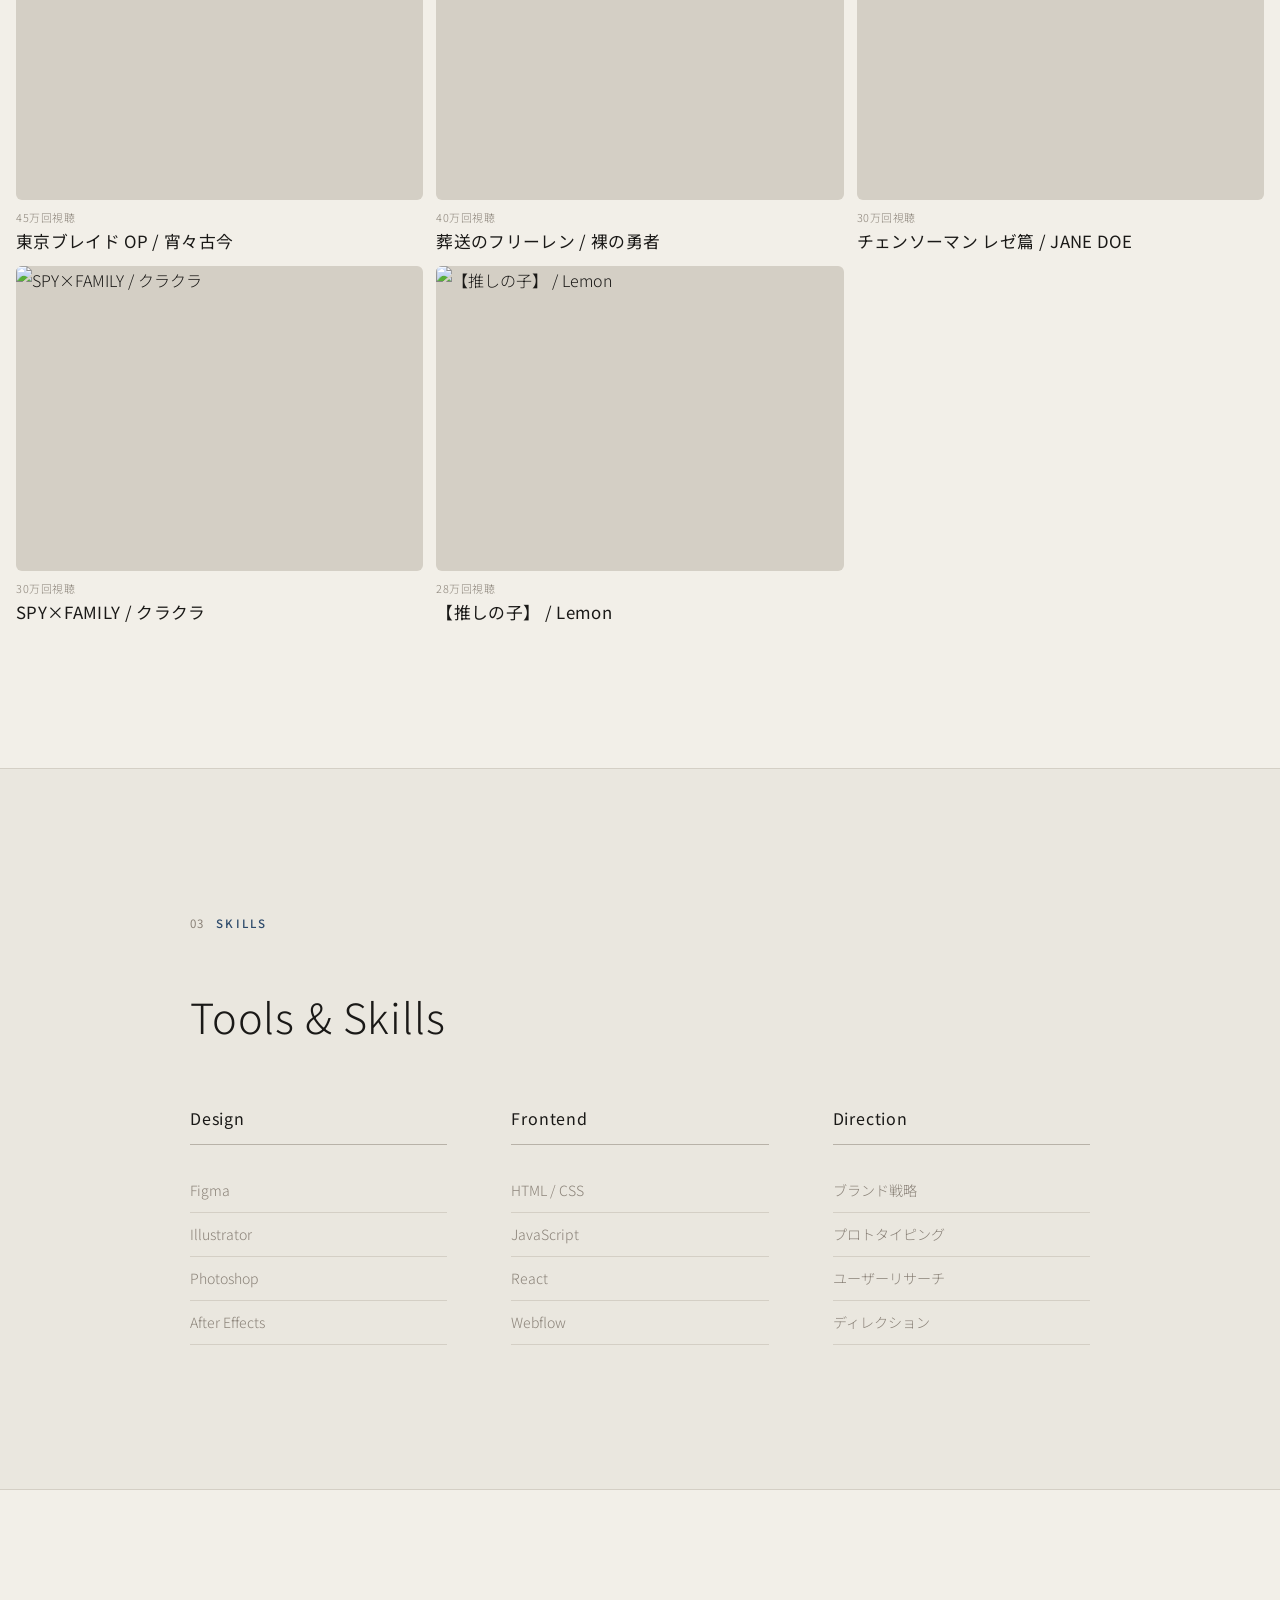
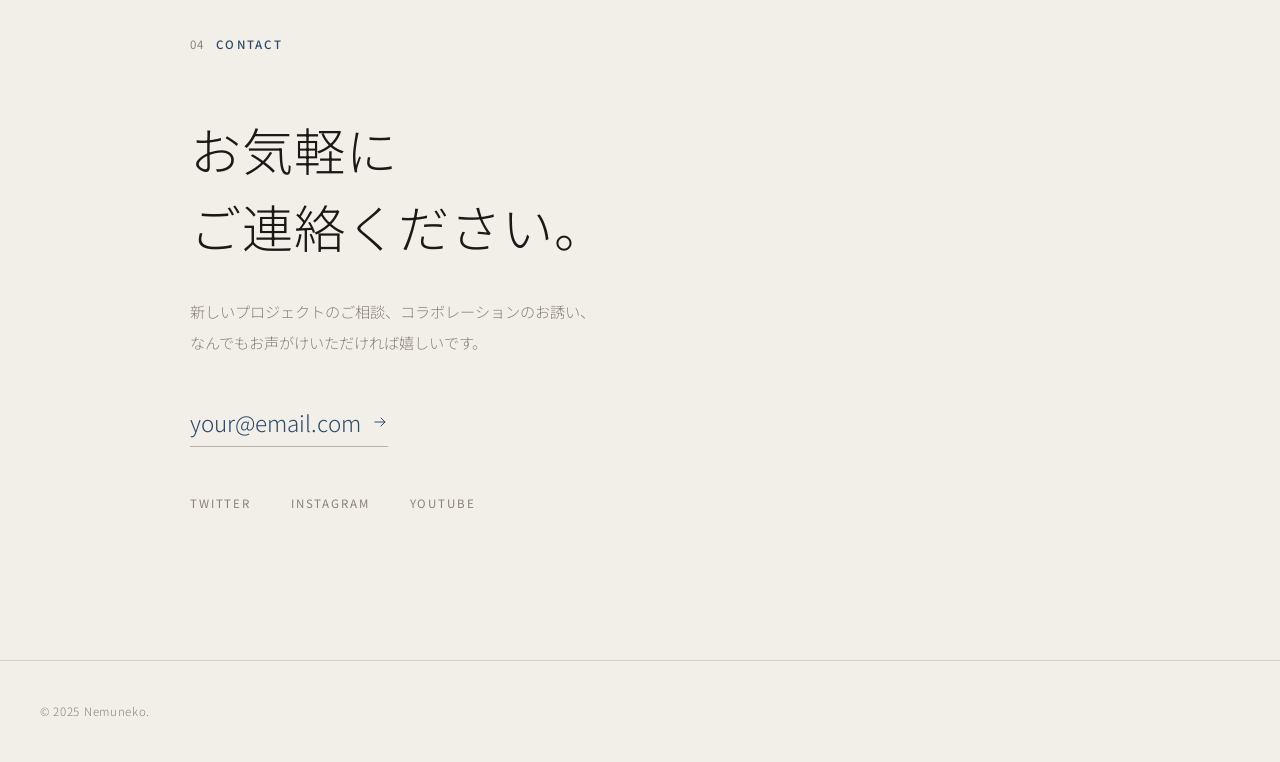
==== commit dc38db73: "Add files via upload" ====
--- a/nemuneko-portfolio/index.html
+++ b/nemuneko-portfolio/index.html
@@ -362,8 +362,7 @@
 
   <!-- ===== FOOTER ===== -->
   <footer class="footer">
-    <p>© 2025 Your Name.</p>
-    <p>Designed with care.</p>
+    <p>© 2025 Nemuneko.</p>
   </footer>
 
   <script src="js/main.js"></script>
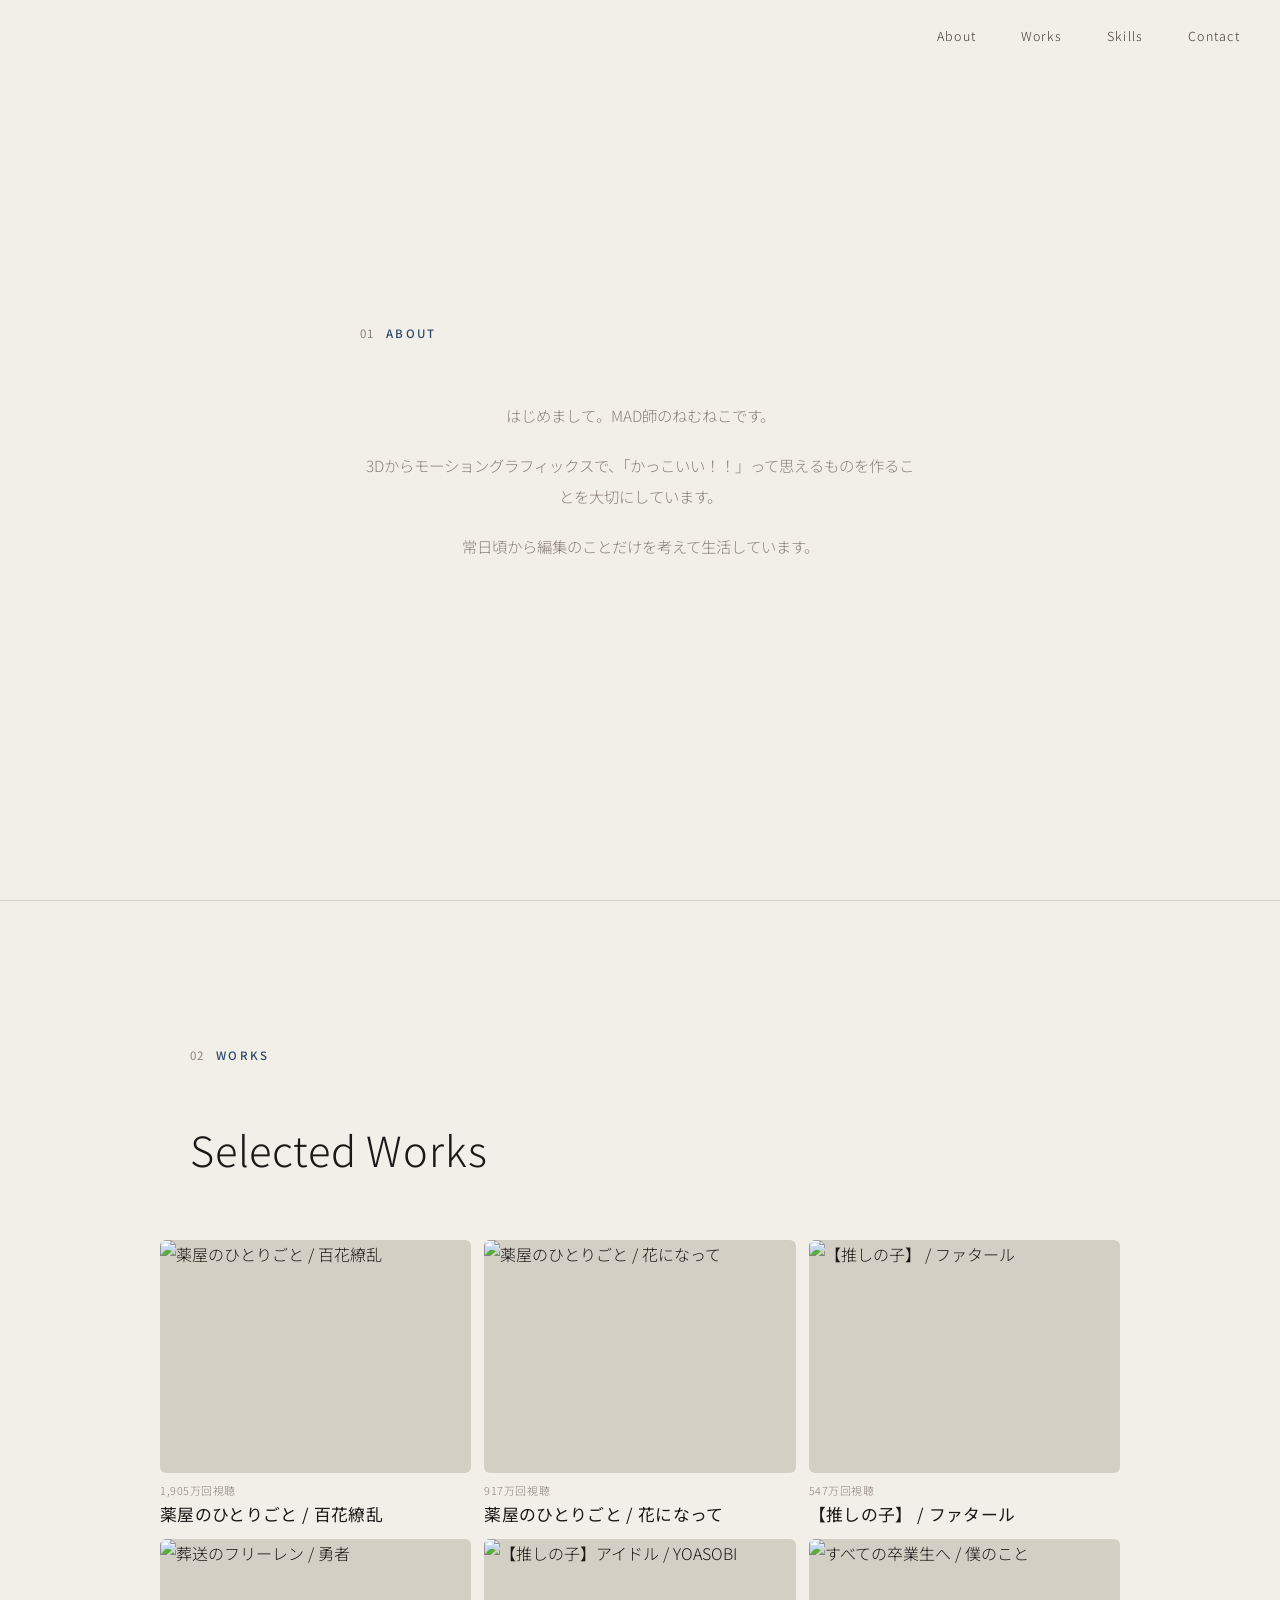
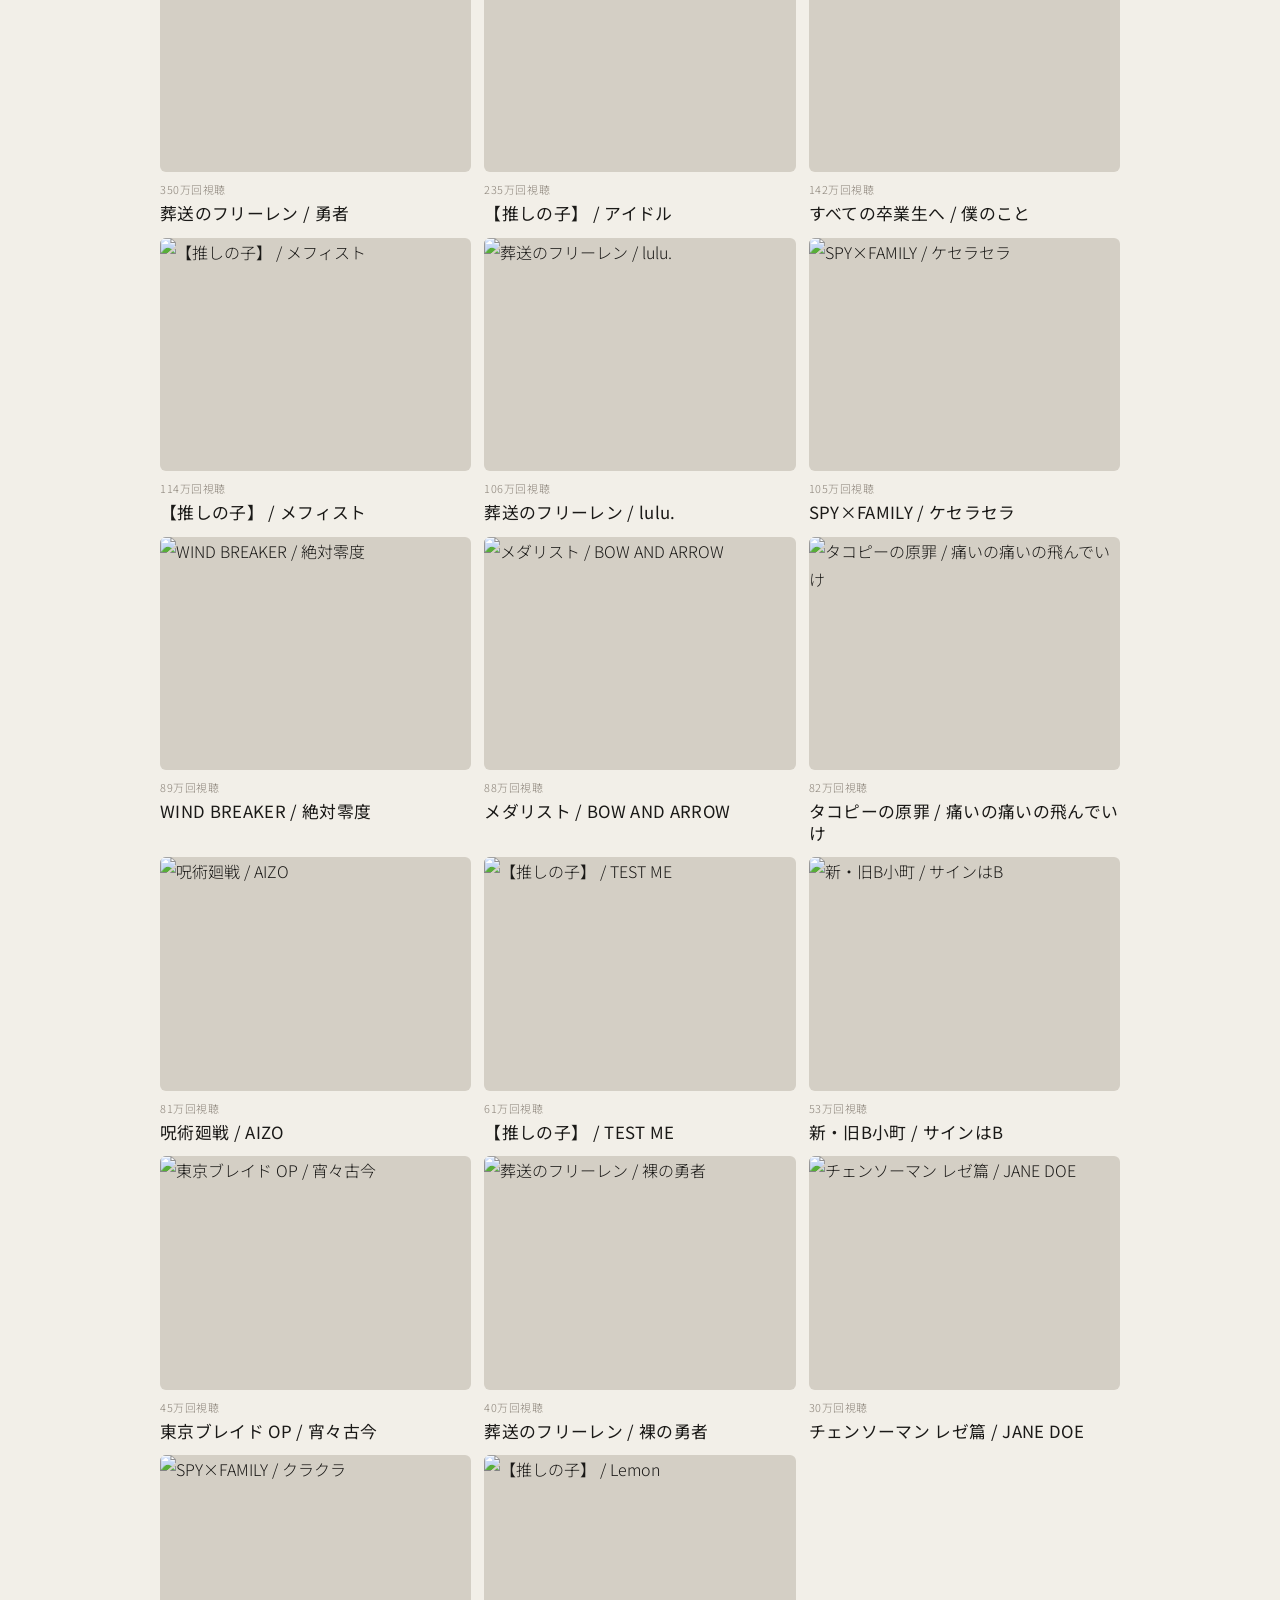
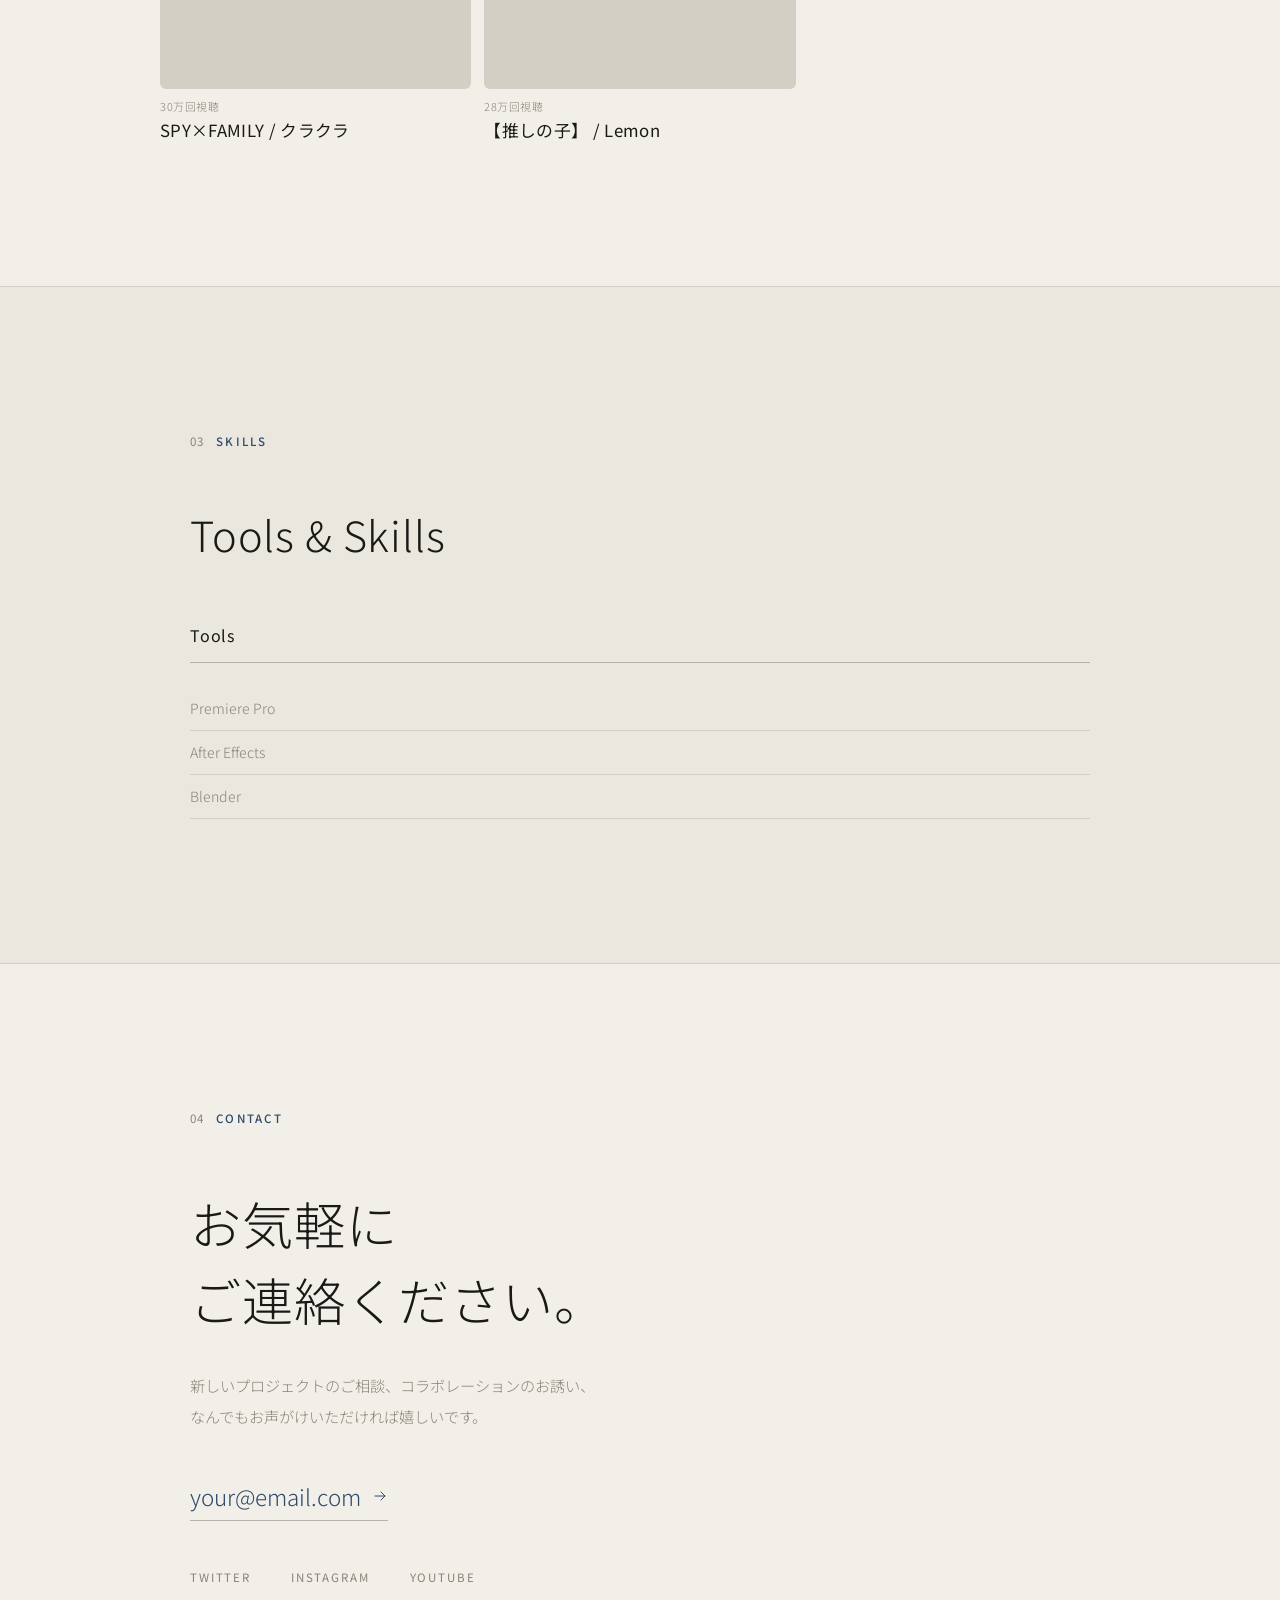
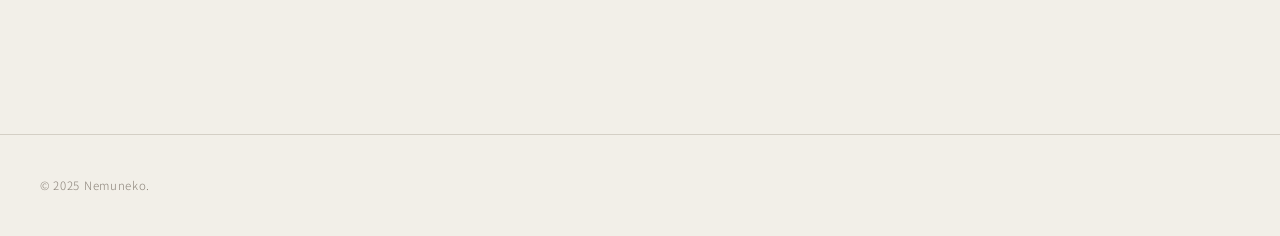
==== commit f4f2d727: "Add files via upload" ====
--- a/nemuneko-portfolio/index.html
+++ b/nemuneko-portfolio/index.html
@@ -302,32 +302,11 @@
       <div class="skills__grid">
 
         <div class="skill-group fade-in">
-          <h4 class="skill-group__title">Design</h4>
+          <h4 class="skill-group__title">Tools</h4>
           <ul class="skill-group__list">
-            <li>Figma</li>
-            <li>Illustrator</li>
-            <li>Photoshop</li>
+            <li>Premiere Pro</li>
             <li>After Effects</li>
-          </ul>
-        </div>
-
-        <div class="skill-group fade-in fade-in-delay-1">
-          <h4 class="skill-group__title">Frontend</h4>
-          <ul class="skill-group__list">
-            <li>HTML / CSS</li>
-            <li>JavaScript</li>
-            <li>React</li>
-            <li>Webflow</li>
-          </ul>
-        </div>
-
-        <div class="skill-group fade-in fade-in-delay-2">
-          <h4 class="skill-group__title">Direction</h4>
-          <ul class="skill-group__list">
-            <li>ブランド戦略</li>
-            <li>プロトタイピング</li>
-            <li>ユーザーリサーチ</li>
-            <li>ディレクション</li>
+            <li>Blender</li>
           </ul>
         </div>
 
--- a/nemuneko-portfolio/css/style.css
+++ b/nemuneko-portfolio/css/style.css
@@ -170,7 +170,7 @@
   display: grid;
   grid-template-columns: repeat(3, 1fr);
   gap: 0.8rem;
-  padding: 0 1rem;
+  padding: 0 10rem;
 }
 
 .work-card__link {
@@ -250,8 +250,8 @@
 
 .skills__grid {
   display: grid;
-  grid-template-columns: repeat(3, 1fr);
-  gap: 4rem;
+  grid-template-columns: repeat(1, 1fr);
+  gap: 0;
 }
 
 .skill-group__title {
